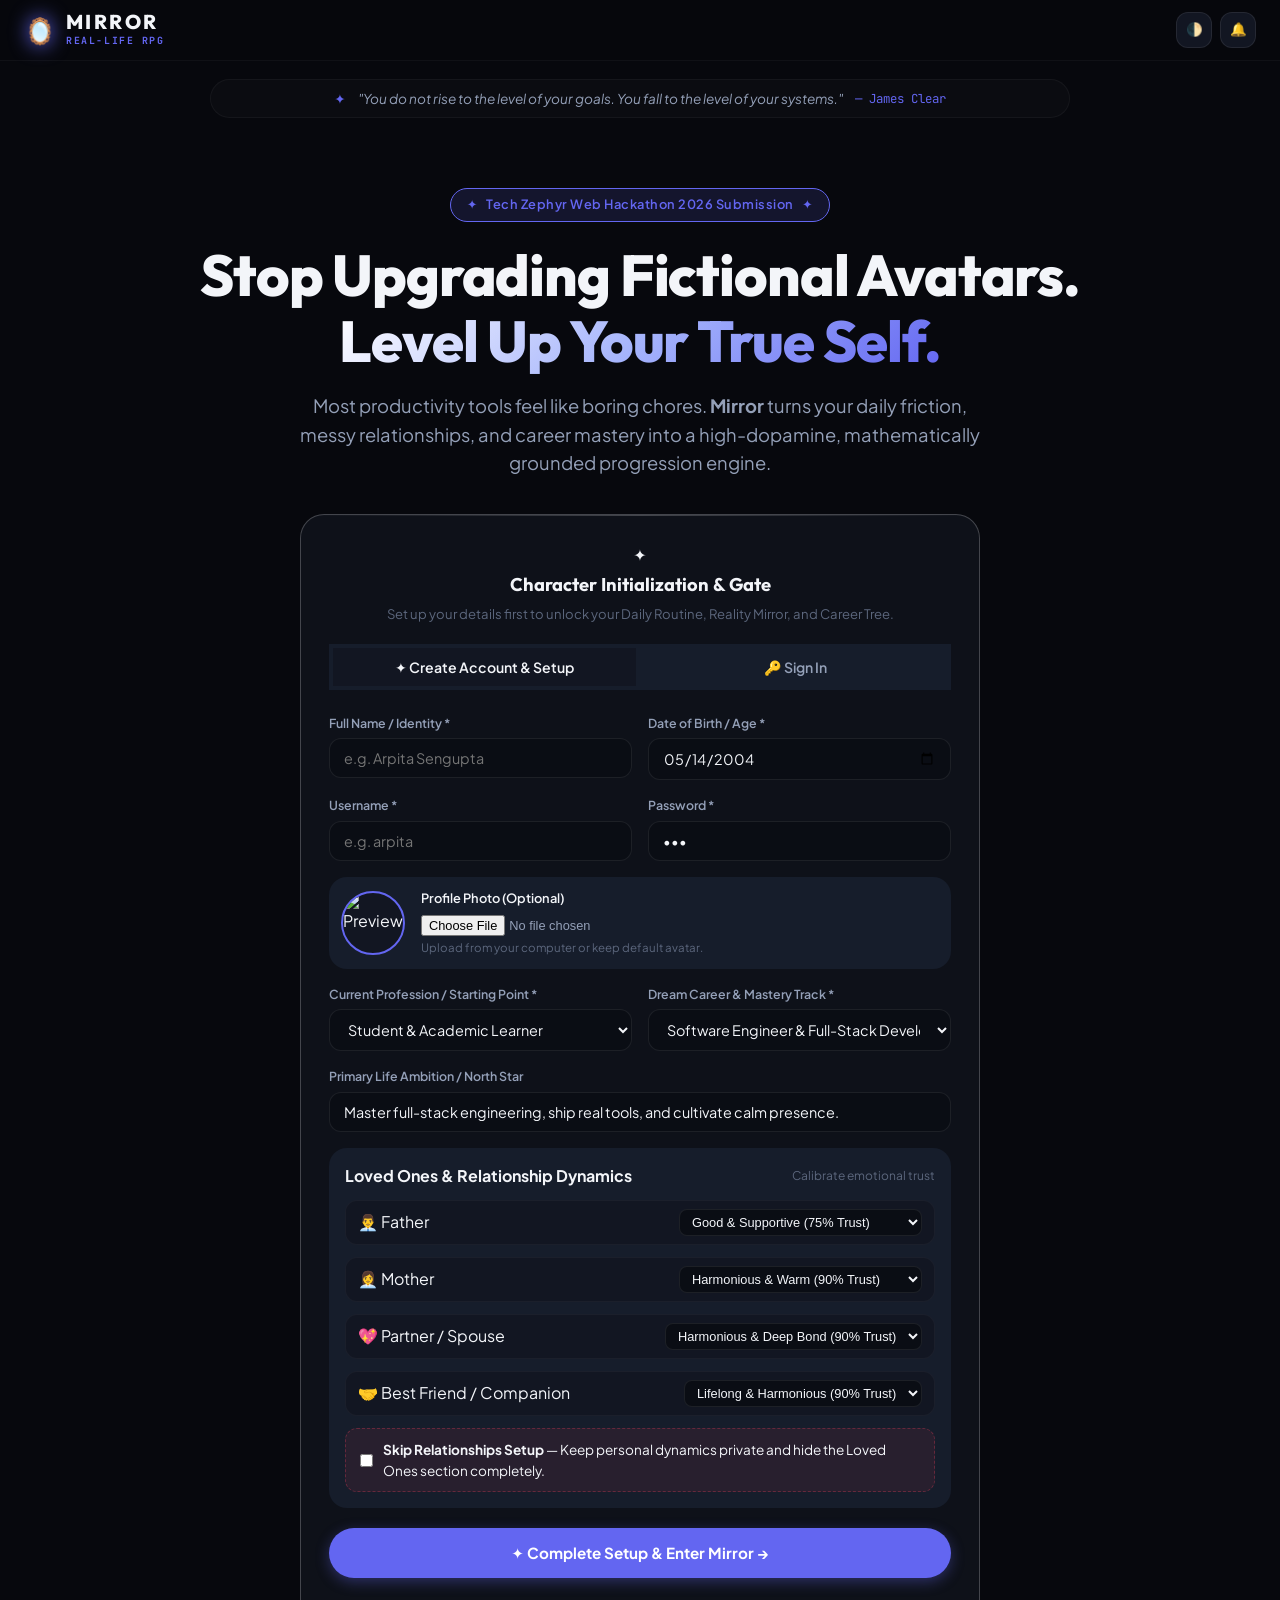
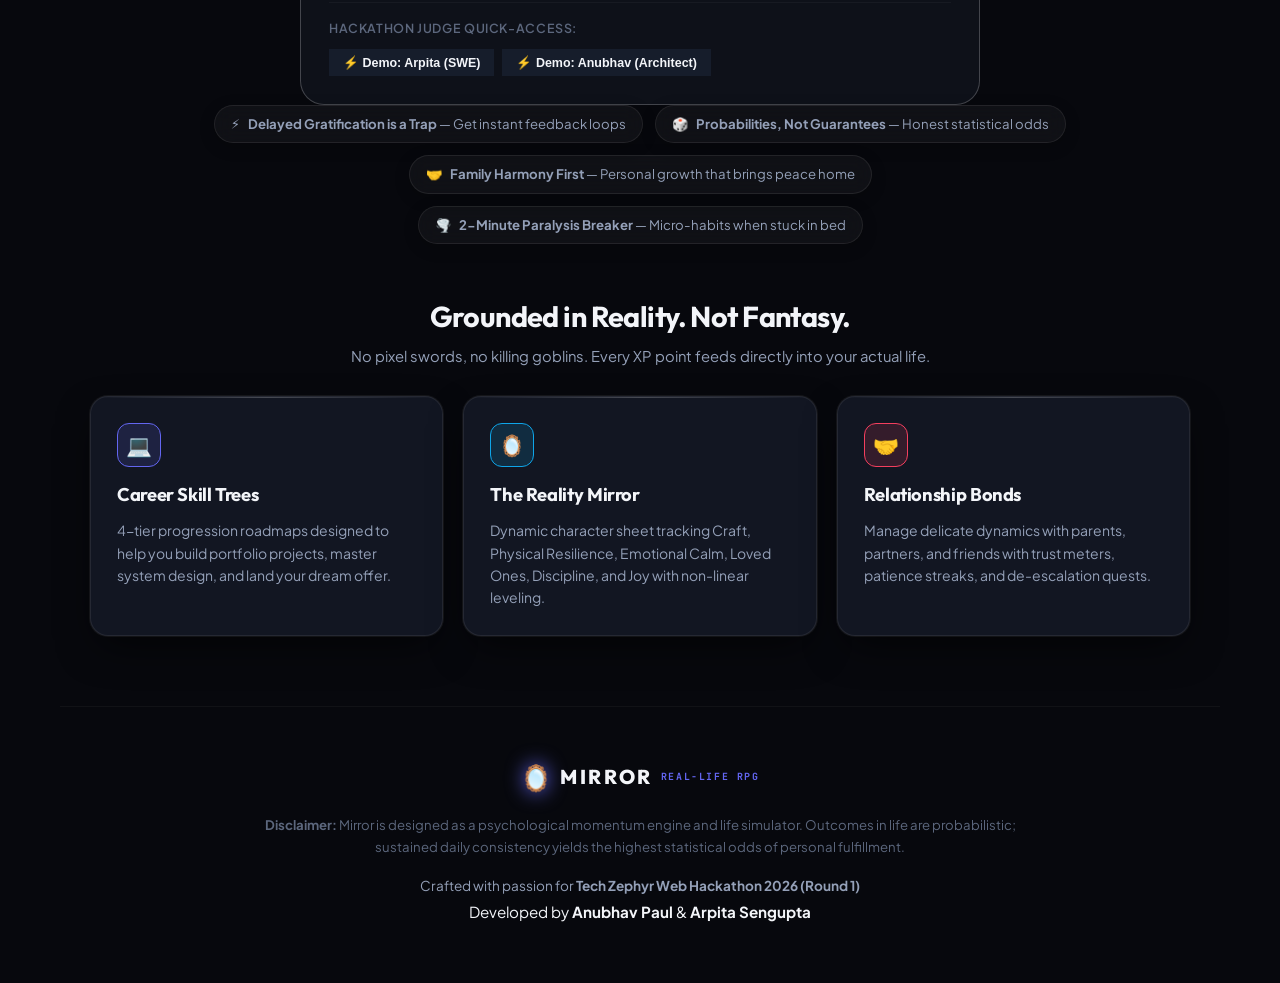
==== index.html @ 2afa17d1 "fix(theme-and-career): restore autumn sunbeam light mode, fix career switching across all 24 domains" ====
<!DOCTYPE html>
<html lang="en" data-theme="dark">
<head>
  <meta charset="UTF-8">
  <meta name="viewport" content="width=device-width, initial-scale=1.0">
  <title>Mirror — The Real-Life RPG</title>
  
  <!-- Preconnect & Google Fonts: Outfit (Headings), Plus Jakarta Sans (Body), JetBrains Mono (Stats) -->
  <link rel="preconnect" href="https://fonts.googleapis.com">
  <link rel="preconnect" href="https://fonts.gstatic.com" crossorigin>
  <link href="https://fonts.googleapis.com/css2?family=JetBrains+Mono:wght@400;500;700&family=Outfit:wght@400;500;600;700;800&family=Plus+Jakarta+Sans:wght@400;500;600;700&display=swap" rel="stylesheet">

  <link rel="stylesheet" href="css/styles.css">
</head>
<body>
  <!-- Screen Reader Announcements (ARIA Live) -->
  <div id="sr-announcements" class="sr-only" aria-live="polite" aria-atomic="true"></div>

  <!-- =========================================================================
       1. PINNED LINEAR TOP NAVIGATION BAR WITH ACTIVE SLIDER PILL
       ========================================================================= -->
  <header class="linear-nav" id="top-navbar">
    <div class="nav-container">
      
      <!-- Brand Logo -->
      <a href="#sec-hero" class="brand-link" title="Jump to Gateway">
        <span class="brand-mirror-icon">🪞</span>
        <div class="brand-text">
          <span class="brand-name">MIRROR</span>
          <span class="brand-badge">REAL-LIFE RPG</span>
        </div>
      </a>

      <!-- Linear Slider Navigation Track -->
      <nav class="linear-nav-track" id="nav-tabs-container" aria-label="Sections Navigation">
        <!-- Hardware-accelerated sliding highlight pill -->
        <div id="nav-active-pill" class="nav-active-pill"></div>

        <button class="nav-tab-btn active" data-target="sec-hero" id="nav-btn-hero">
          <span class="nav-icon">✦</span>
          <span class="nav-label">Gateway</span>
        </button>
        <button class="nav-tab-btn" data-target="sec-routine" id="nav-btn-routine">
          <span class="nav-icon">📜</span>
          <span class="nav-label">Daily Routine</span>
        </button>
        <button class="nav-tab-btn" data-target="sec-mirror" id="nav-btn-mirror">
          <span class="nav-icon">🪞</span>
          <span class="nav-label">Reality Mirror</span>
        </button>
        <button class="nav-tab-btn" data-target="sec-career" id="nav-btn-career">
          <span class="nav-icon">🎯</span>
          <span class="nav-label">Career Tree</span>
        </button>
        <button class="nav-tab-btn" data-target="sec-lovedones" id="nav-btn-lovedones">
          <span class="nav-icon">🤝</span>
          <span class="nav-label">Loved Ones</span>
        </button>
        <button class="nav-tab-btn" data-target="sec-shop" id="nav-btn-shop">
          <span class="nav-icon">🛍️</span>
          <span class="nav-label">Guild Shop</span>
        </button>
      </nav>

      <!-- Status Indicators & Controls -->
      <div class="nav-controls">
        <div class="streak-pill" title="Consecutive active days">
          <span>🔥</span>
          <span id="streak-count" class="mono-bold">1</span>
          <span class="pill-unit">d streak</span>
        </div>

        <div class="currency-pill" title="Life Credits (LC) earned">
          <span>🪙</span>
          <span id="currency-count" class="mono-bold">20</span>
          <span class="pill-unit">Coins</span>
        </div>

        <button id="theme-toggle-btn" class="icon-btn" title="Toggle Dark / Autumn Light Mode">🌓</button>
        <button id="sound-toggle-btn" class="icon-btn" title="Toggle audio feedback">🔔</button>
        <button id="logout-btn" class="icon-btn logout-btn" title="Logout session" aria-label="Logout">🚪</button>
      </div>

    </div>
  </header>

  <!-- Dynamic Rotating Wisdom Strip (No bulky upper header) -->
  <div id="dynamic-wisdom-strip" class="wisdom-strip">
    <div class="wisdom-indicator">✦</div>
    <p id="dynamic-wisdom-text" class="wisdom-text">"You do not rise to the level of your goals. You fall to the level of your systems."</p>
    <div id="wisdom-author" class="wisdom-author">— James Clear</div>
  </div>

  <!-- Main Continuous Scroll Container -->
  <div class="linear-content-container">

    <!-- =========================================================================
         SECTION 1: HERO & AUTH GATEWAY (#sec-hero)
         ========================================================================= -->
    <section class="scroll-section" id="sec-hero">
      <div class="landing-hero">
        <div class="hackathon-tag">
          <span class="sparkle">✦</span> Tech Zephyr Web Hackathon 2026 Submission <span class="sparkle">✦</span>
        </div>

        <h1 class="hero-headline">
          Stop Upgrading Fictional Avatars.<br>
          <span class="hero-gradient-text">Level Up Your True Self.</span>
        </h1>

        <p class="hero-subtext">
          Most productivity tools feel like boring chores. <strong>Mirror</strong> turns your daily friction, 
          messy relationships, and career mastery into a high-dopamine, mathematically grounded progression engine.
        </p>

        <!-- Dynamic Gateway Center Box (Auth or Authenticated Command Center) -->
        <div class="landing-auth-center" id="hero-gateway-box">
          <div class="auth-card raycast-card specular-card" id="auth-card-container">
            <div class="auth-tabs" id="auth-tab-switches">
              <button class="auth-tab-btn active" data-tab="login">Sign In</button>
              <button class="auth-tab-btn" data-tab="register">Create Account</button>
            </div>
            <div id="auth-card-body">
              <!-- Injected dynamically by ui.js -->
            </div>
          </div>
        </div>

        <!-- Interactive Floating Text Bubbles -->
        <div class="floating-bubbles-container">
          <div class="float-bubble bubble-1" title="Core Philosophy">
            <span class="bubble-icon">⚡</span>
            <span><strong>Delayed Gratification is a Trap</strong> — Get instant feedback loops</span>
          </div>
          <div class="float-bubble bubble-2" title="Real-World Logic">
            <span class="bubble-icon">🎲</span>
            <span><strong>Probabilities, Not Guarantees</strong> — Honest statistical odds</span>
          </div>
          <div class="float-bubble bubble-3" title="Loved Ones System">
            <span class="bubble-icon">🤝</span>
            <span><strong>Family Harmony First</strong> — Personal growth that brings peace home</span>
          </div>
          <div class="float-bubble bubble-4" title="Anti-Overwhelm">
            <span class="bubble-icon">🌪️</span>
            <span><strong>2-Minute Paralysis Breaker</strong> — Micro-habits when stuck in bed</span>
          </div>
        </div>
      </div>

      <!-- Core Pillars Spotlight Grid -->
      <div class="landing-features">
        <div class="features-header">
          <h2 class="features-title">Grounded in Reality. Not Fantasy.</h2>
          <p class="features-subtitle">No pixel swords, no killing goblins. Every XP point feeds directly into your actual life.</p>
        </div>

        <div class="features-grid">
          <div class="feature-card raycast-card specular-card">
            <div class="feature-icon-badge craft-glow">💻</div>
            <h3 class="feature-name">Career Skill Trees</h3>
            <p class="feature-desc">4-tier progression roadmaps designed to help you build portfolio projects, master system design, and land your dream offer.</p>
          </div>

          <div class="feature-card raycast-card specular-card">
            <div class="feature-icon-badge calm-glow">🪞</div>
            <h3 class="feature-name">The Reality Mirror</h3>
            <p class="feature-desc">Dynamic character sheet tracking Craft, Physical Resilience, Emotional Calm, Loved Ones, Discipline, and Joy with non-linear leveling.</p>
          </div>

          <div class="feature-card raycast-card specular-card">
            <div class="feature-icon-badge lovedones-glow">🤝</div>
            <h3 class="feature-name">Relationship Bonds</h3>
            <p class="feature-desc">Manage delicate dynamics with parents, partners, and friends with trust meters, patience streaks, and de-escalation quests.</p>
          </div>
        </div>
      </div>
    </section>


    <!-- =========================================================================
         SECTION 2: DAILY ROUTINE (#sec-routine)
         ========================================================================= -->
    <section class="scroll-section" id="sec-routine">
      <div class="section-container">
        
        <div class="page-header-row">
          <div>
            <span class="section-tag">High-Leverage Execution</span>
            <h2 class="page-heading">Daily Routine <span id="routine-career-badge" class="routine-career-badge" style="font-size: 0.85rem; font-weight: 600; padding: 4px 12px; border-radius: 9999px; background: var(--accent-light); color: var(--accent); border: 1px solid var(--border-color); vertical-align: middle; margin-left: 8px;">Software Engineer & Builder</span></h2>
            <p class="page-subheading">Execute your high-leverage habits one step at a time with instant dopamine feedback.</p>
          </div>
          <div class="page-header-actions">
            <button id="paralysis-breaker-btn" class="pill-btn paralysis-btn">
              <span>🌪️</span> Feeling Overwhelmed Today?
            </button>
            <button id="reset-day-btn" class="pill-btn secondary-btn" title="Reset routine checkmarks for a fresh day">
              <span>🔄</span> New Day Reset
            </button>
          </div>
        </div>

        <!-- Routine Progress Bar -->
        <div class="routine-progress-card raycast-card specular-card">
          <div class="routine-progress-info">
            <span class="progress-title">Today's Execution Velocity</span>
            <span class="progress-stats"><span id="routine-fraction">0 / 15</span> (<strong id="routine-percent">0%</strong>)</span>
          </div>
          <div class="progress-track">
            <div id="routine-progress-bar" class="progress-bar-fill" style="width: 0%;"></div>
          </div>
        </div>

        <!-- Time of Day & Status Filters -->
        <div class="filters-nav" role="tablist">
          <button class="filter-tab active" data-filter="all">All Quests <span class="filter-count" id="count-all">15</span></button>
          <button class="filter-tab" data-filter="morning">Morning <span class="filter-count" id="count-morning">5</span></button>
          <button class="filter-tab" data-filter="midday">Midday <span class="filter-count" id="count-midday">4</span></button>
          <button class="filter-tab" data-filter="evening">Evening <span class="filter-count" id="count-evening">4</span></button>
          <button class="filter-tab" data-filter="pending">Pending <span class="filter-count" id="count-pending">15</span></button>
          <button class="filter-tab" data-filter="completed">Completed <span class="filter-count" id="count-completed">0</span></button>
        </div>

        <!-- Quests Feed Container -->
        <div class="quests-list-container" id="quests-list" role="feed">
          <!-- Injected dynamically by ui.js -->
        </div>

        <!-- All Complete Banner -->
        <div id="all-complete-banner" class="all-complete-card hidden raycast-card specular-card">
          <div class="complete-card-art">🌿✨</div>
          <h3 class="complete-card-title">Day Complete</h3>
          <p class="complete-card-body">You have shown up with discipline and presence today. Enjoy unhurried, guilt-free rest.</p>
        </div>

      </div>
    </section>


    <!-- =========================================================================
         SECTION 3: THE REALITY MIRROR (#sec-mirror)
         ========================================================================= -->
    <section class="scroll-section" id="sec-mirror">
      <div class="section-container">
        
        <div class="page-header-row">
          <div>
            <span class="section-tag">Tangible Character Sheet</span>
            <h2 class="page-heading">The Reality Mirror</h2>
            <p class="page-subheading">A tangible audit of your real-life capabilities, consistency, and compounding growth.</p>
          </div>
          <button class="pill-btn secondary-btn" data-action="open-profile-customization">
            <span>⚙️</span> Edit Identity & Relationships
          </button>
        </div>

        <div class="mirror-grid-layout">
          <!-- Character Identity Card -->
          <div class="raycast-card specular-card character-main-card">
            <div class="avatar-large-container">
              <div class="avatar-glow-ring">
                <img id="profile-avatar-img" class="dicebear-avatar" src="https://api.dicebear.com/7.x/notionists/svg?seed=adventurer" alt="Avatar">
              </div>
              <span class="avatar-badge-level" id="profile-avatar-lvl-badge">Lv. 1</span>
            </div>
            <div class="character-identity-info">
              <h3 id="profile-user-fullname" class="char-full-name">Adventurer</h3>
              <p id="profile-rank-title" class="char-rank-badge">Novice Builder</p>
              <p class="char-goal-quote" id="profile-life-goal-display">"Master full-stack architecture and build a peaceful life."</p>
            </div>
          </div>

          <!-- Non-linear Level Progression Box -->
          <div class="raycast-card specular-card level-progression-card">
            <div class="level-header-row">
              <div>
                <span class="level-main-tag" id="profile-level-title">Level 1</span>
                <span class="level-sub-desc">Non-Linear Mastery Curve</span>
              </div>
              <div class="xp-readout mono-bold" id="profile-xp-readout">0 / 100 XP</div>
            </div>
            <div class="xp-track-large">
              <div id="profile-xp-fill" class="xp-fill-large" style="width: 0%;"></div>
            </div>
            <div class="xp-formula-caption">
              <span>Formula: <em>XP<sub>req</sub> = 100 · Level<sup>1.5</sup></em></span>
              <span id="profile-xp-percent" class="mono-bold">0%</span>
            </div>
          </div>
        </div>

        <!-- 6 Life Pillars Grid -->
        <div class="section-title-bar">
          <h3>The 6 Core Life Pillars</h3>
          <span>Real metrics calibrated to real-world friction</span>
        </div>

        <div class="pillars-hud-grid" id="pillars-hud">
          <!-- Injected dynamically by ui.js -->
        </div>

        <!-- 30/90 Day Compounding Trajectory Forecast -->
        <div class="raycast-card specular-card trajectory-forecast-card">
          <div class="trajectory-header">
            <div class="trajectory-icon">📈</div>
            <div>
              <h3 class="trajectory-title">Compounding Trajectory Forecast</h3>
              <p class="trajectory-subtitle">Calculated expectation based on your average daily habit velocity.</p>
            </div>
          </div>
          <div class="trajectory-grid">
            <div class="trajectory-stat-box">
              <span class="stat-horizon">In 30 Days</span>
              <span class="stat-projected" id="forecast-30-days">Level 4</span>
              <span class="stat-detail">+1,500 XP compounded</span>
            </div>
            <div class="trajectory-stat-box highlight">
              <span class="stat-horizon">In 90 Days</span>
              <span class="stat-projected" id="forecast-90-days">Level 8</span>
              <span class="stat-detail">Full-Stack Competency Unlocked</span>
            </div>
            <div class="trajectory-stat-box">
              <span class="stat-horizon">In 1 Year</span>
              <span class="stat-projected" id="forecast-1-year">Level 16</span>
              <span class="stat-detail">Senior Mastery Tier</span>
            </div>
          </div>
        </div>

      </div>
    </section>


    <!-- =========================================================================
         SECTION 4: CAREER TREE (#sec-career)
         ========================================================================= -->
    <section class="scroll-section" id="sec-career">
      <div class="section-container">
        
        <div class="page-header-row">
          <div>
            <span class="section-tag">4-Tier Mastery Roadmap</span>
            <h2 class="page-heading">Dream Career Mastery Tree</h2>
            <p class="page-subheading">Step-by-step prerequisites, portfolio artifacts, and milestones to land your dream career.</p>
          </div>
          <div class="page-header-actions">
            <button id="ai-generator-btn" class="pill-btn primary-btn">
              <span>⚡</span> AI Blueprint Generator
            </button>
            <button id="abandon-career-trigger" class="pill-btn text-icon-btn" title="Contemplate pivoting this track">
              <span style="color:var(--text-muted); font-size:0.8rem;">Considering Quitting?</span>
            </button>
          </div>
        </div>

        <!-- Active Career Ambition Banner -->
        <div class="career-track-banner raycast-card specular-card">
          <div class="track-left">
            <span class="track-eyebrow">Active Life Path:</span>
            <h3 class="track-active-name" id="hero-career-track">Software Engineer & Builder</h3>
            <p class="track-active-goal" id="hero-life-goal">"Master full-stack architecture, clean code, and production reliability."</p>
          </div>
          <div class="track-right">
            <label for="career-switcher-select" class="track-switch-label">Switch Track:</label>
            <select id="career-switcher-select" class="form-select">
              <option value="Student & Academic Learner">Student & Academic Learner</option>
              <option value="Software Engineer & Full-Stack Developer">Software Engineer & Full-Stack Developer</option>
              <option value="Hardware & Electronics Engineer">Hardware & Electronics Engineer</option>
              <option value="Mechanical & Robotics Engineer">Mechanical & Robotics Engineer</option>
              <option value="Civil & Structural Engineer">Civil & Structural Engineer</option>
              <option value="Doctor & Healthcare Practitioner">Doctor & Healthcare Practitioner</option>
              <option value="Nurse & Clinical Specialist">Nurse & Clinical Specialist</option>
              <option value="Commercial Aviator & Pilot">Commercial Aviator & Pilot</option>
              <option value="Astronaut & Aerospace Researcher">Astronaut & Aerospace Researcher</option>
              <option value="Musician, Composer & Audio Producer">Musician, Composer & Audio Producer</option>
              <option value="Dancer & Choreographer">Dancer & Choreographer</option>
              <option value="Visual Artist, Illustrator & Painter">Visual Artist, Illustrator & Painter</option>
              <option value="UI/UX & Product Designer">UI/UX & Product Designer</option>
              <option value="Entrepreneur & Startup Founder">Entrepreneur & Startup Founder</option>
              <option value="Teacher, Professor & Educator">Teacher, Professor & Educator</option>
              <option value="Writer, Journalist & Author">Writer, Journalist & Author</option>
              <option value="Lawyer & Legal Advocate">Lawyer & Legal Advocate</option>
              <option value="Chef & Culinary Arts Professional">Chef & Culinary Arts Professional</option>
              <option value="Civil Services & Public Policy Leader">Civil Services & Public Policy Leader</option>
              <option value="Trades, Craftsman & Artisan">Trades, Craftsman & Artisan</option>
              <option value="Athlete, Coach & Fitness Specialist">Athlete, Coach & Fitness Specialist</option>
              <option value="Research Scientist & Mathematician">Research Scientist & Mathematician</option>
              <option value="Finance, Banking & Investment Analyst">Finance, Banking & Investment Analyst</option>
              <option value="Filmmaker, Director & Cinematographer">Filmmaker, Director & Cinematographer</option>
            </select>
          </div>
        </div>

        <!-- 4-Tier Skill Tree -->
        <div class="career-tree-container" id="career-milestones-tree">
          <!-- Injected dynamically by ui.js -->
        </div>

      </div>
    </section>


    <!-- =========================================================================
         SECTION 5: LOVED ONES (#sec-lovedones)
         ========================================================================= -->
    <section class="scroll-section" id="sec-lovedones">
      <div class="section-container">
        
        <div class="page-header-row">
          <div>
            <span class="section-tag">Relationship Bonds & Empathy</span>
            <h2 class="page-heading">Loved Ones & Relationship Bonds</h2>
            <p class="page-subheading">Personal growth is meaningless if it doesn't bring peace, patience, and stability to those you love.</p>
          </div>
          <button id="add-bond-btn" class="pill-btn primary-btn">
            <span>+</span> Add Loved One
          </button>
        </div>

        <!-- Bonds Grid -->
        <div class="bonds-cards-grid" id="bonds-list-container">
          <!-- Injected dynamically by ui.js -->
        </div>

      </div>
    </section>


    <!-- =========================================================================
         SECTION 6: GUILD SHOP (#sec-shop)
         ========================================================================= -->
    <section class="scroll-section" id="sec-shop">
      <div class="section-container">
        
        <div class="page-header-row">
          <div>
            <span class="section-tag">Guilt-Free Rewards & Shields</span>
            <h2 class="page-heading">Guild Economy & Rewards</h2>
            <p class="page-subheading">Spend your hard-earned Life Credits on rest shields and earned real-life treats.</p>
          </div>
          <div class="shop-balance-display raycast-card specular-card">
            <span>Available Capital:</span>
            <span class="balance-number">🪙 <strong id="shop-page-balance">20</strong> Coins</span>
          </div>
        </div>

        <!-- Shop Items Grid -->
        <div class="shop-grid-container" id="shop-page-items">
          <!-- Injected dynamically by ui.js -->
        </div>

        <!-- Acquired Inventory List -->
        <div class="section-title-bar" style="margin-top:40px;">
          <h3>Your Acquired Inventory & Passes</h3>
        </div>
        <div class="inventory-grid" id="user-inventory-container">
          <!-- Injected dynamically by ui.js -->
        </div>

      </div>
    </section>


    <!-- =========================================================================
         SECTION 7: FOOTER & CREDITS (#sec-footer)
         ========================================================================= -->
    <footer class="linear-footer" id="sec-footer">
      <div class="footer-content">
        <div class="footer-brand">
          <span class="brand-mirror-icon">🪞</span>
          <span class="brand-name">MIRROR</span>
          <span class="brand-badge">REAL-LIFE RPG</span>
        </div>
        <div class="footer-disclaimer">
          <p><strong>Disclaimer:</strong> Mirror is designed as a psychological momentum engine and life simulator. Outcomes in life are probabilistic; sustained daily consistency yields the highest statistical odds of personal fulfillment.</p>
        </div>
        <div class="footer-credits">
          <span>Crafted with passion for <strong>Tech Zephyr Web Hackathon 2026 (Round 1)</strong></span>
          <span class="team-names">Developed by <strong>Anubhav Paul</strong> & <strong>Arpita Sengupta</strong></span>
        </div>
      </div>
    </footer>

  </div>

  <!-- =========================================================================
       3. MODALS & POPUPS
       ========================================================================= -->

  <!-- Modal 1: 2-Minute Paralysis Breaker -->
  <div id="paralysis-modal" class="modal-backdrop hidden" role="dialog" aria-modal="true">
    <div class="modal-card raycast-card specular-card">
      <header class="modal-header">
        <div>
          <h3 class="modal-title">🌪️ The 2-Minute Paralysis Breaker</h3>
          <p class="modal-subtitle">When resistance is high, lower the activation energy. Complete just one micro-step.</p>
        </div>
        <button class="icon-btn modal-close-btn" data-close="paralysis-modal">✕</button>
      </header>
      <div class="paralysis-body" id="paralysis-micro-list">
        <!-- Injected dynamically by ui.js -->
      </div>
    </div>
  </div>

  <!-- Modal 2: The Hidden Crossroads (Interception Circuit-Breaker) -->
  <div id="crossroads-modal" class="modal-backdrop hidden" role="dialog" aria-modal="true">
    <div class="modal-card raycast-card specular-card crossroads-modal-card">
      <header class="modal-header">
        <div>
          <span class="modal-badge-pause">🛑 Stage 1: The Compassionate Pause</span>
          <h3 class="modal-title">Before You Quit or Pivot...</h3>
          <p class="modal-subtitle">Never make permanent life decisions on an emotionally exhausted day.</p>
        </div>
        <button class="icon-btn modal-close-btn" data-close="crossroads-modal">✕</button>
      </header>
      
      <div class="crossroads-content">
        <div class="crossroads-pause-box">
          <p><strong>Are you quitting on a bad day?</strong> Plateaus feel excruciating right before breakthroughs happen. If you are just tired, take an earned Rest Day. If this is a genuine values shift, evaluate the realistic trade-offs below.</p>
        </div>

        <div class="crossroads-matrix-grid">
          <div class="crossroads-path path-stay raycast-card">
            <h4>Path A: Stay the Course</h4>
            <div class="path-prob">65% – 80% Success Odds</div>
            <p>Requires sustained mental energy and moving past temporary friction. Growth lives on the other side of boredom.</p>
            <button id="crossroads-choose-stay" class="pill-btn primary-btn" style="width:100%;">I Will Persist & Execute</button>
          </div>

          <div class="crossroads-path path-pivot raycast-card">
            <h4>Path B: Gracefully Pivot</h4>
            <div class="path-prob">Frees 8–10 hrs / week</div>
            <p>Acknowledges sunk time and reallocates bandwidth. Pivoting from a true dead-end is wisdom, not failure.</p>
            <button id="crossroads-choose-pivot" class="pill-btn secondary-btn" style="width:100%;">Gracefully Pivot (Convert to Wisdom XP)</button>
          </div>
        </div>
      </div>
    </div>
  </div>

  <!-- Modal 3: Log Relationship Interaction -->
  <div id="relationship-log-modal" class="modal-backdrop hidden" role="dialog" aria-modal="true">
    <div class="modal-card raycast-card specular-card">
      <header class="modal-header">
        <div>
          <h3 class="modal-title">🤝 Log Quiet Interaction</h3>
          <p class="modal-subtitle" id="rel-modal-subtitle">Recording a moment of patience and presence.</p>
        </div>
        <button class="icon-btn modal-close-btn" data-close="relationship-log-modal">✕</button>
      </header>
      <form id="relationship-log-form" class="modal-form">
        <input type="hidden" id="rel-bond-id">
        <div class="form-group">
          <label class="form-label">Action Taken</label>
          <input type="text" id="rel-action-input" class="form-input" placeholder="e.g. Listened without giving unsolicited advice" required>
        </div>
        <div class="form-group">
          <label class="form-label">Personal Reflection</label>
          <textarea id="rel-reflection-input" class="form-input form-textarea" placeholder="How did you maintain emotional calmness? What shifted?"></textarea>
        </div>
        <button type="submit" class="pill-btn primary-btn" style="width:100%;">Save Reflection (+25 Empathy XP)</button>
      </form>
    </div>
  </div>

  <!-- Modal 4: Level-Up Celebration Overlay -->
  <div id="level-up-modal" class="modal-backdrop hidden" role="dialog" aria-modal="true">
    <div class="modal-card levelup-modal-card raycast-card specular-card">
      <div class="levelup-burst-center"></div>
      <div class="levelup-badge-symbol">⚜️</div>
      <span class="levelup-tag">Ascension</span>
      <h2 id="levelup-title" class="levelup-heading">Level Up!</h2>
      <p class="levelup-level-text">You have reached <span id="levelup-level-num">Level 2</span></p>
      <p class="levelup-quote" id="levelup-quote">"Small disciplines repeated with consistency lead to monumental inner clarity."</p>
      <div class="levelup-bonus">
        <span>Milestone Bonus: <strong>+25 🪙 Coins</strong></span>
      </div>
      <button id="dismiss-levelup-btn" class="pill-btn primary-btn levelup-confirm-btn">Continue Journey</button>
    </div>
  </div>

  <!-- Modal 5: AI Blueprint Generator -->
  <div id="ai-generator-modal" class="modal-backdrop hidden" role="dialog" aria-modal="true">
    <div class="modal-card raycast-card specular-card">
      <header class="modal-header">
        <div>
          <h3 class="modal-title">⚡ AI Blueprint Generator</h3>
          <p class="modal-subtitle">Synthesize a personalized 4-tier milestone roadmap for any ambition.</p>
        </div>
        <button class="icon-btn modal-close-btn" data-close="ai-generator-modal">✕</button>
      </header>
      <form id="ai-blueprint-form" class="modal-form">
        <div class="form-group">
          <label class="form-label">Career Ambition / Field</label>
          <input type="text" id="ai-career-input" class="form-input" placeholder="e.g. Distributed Systems Engineer" required>
        </div>
        <div class="form-group">
          <label class="form-label">Primary Life Goal</label>
          <input type="text" id="ai-goal-input" class="form-input" placeholder="e.g. Build fault-tolerant microservices and provide stability for my family" required>
        </div>
        <button type="submit" class="pill-btn primary-btn" style="width:100%;">Synthesize Realistic Roadmap →</button>
      </form>
    </div>
  </div>

  
  <!-- Modal 6: Profile Customization & Identity Setup -->
  <div id="profile-customization-modal" class="modal-backdrop hidden" role="dialog" aria-modal="true">
    <div class="modal-card raycast-card specular-card profile-modal-card">
      <header class="modal-header">
        <div>
          <h3 class="modal-title">⚙️ Customize Profile & Identity</h3>
          <p class="modal-subtitle">Personalize your name, photo, current field, dream career, and relationships.</p>
        </div>
        <button class="icon-btn modal-close-btn" data-close="profile-customization-modal">✕</button>
      </header>

      <form id="profile-customization-form" class="modal-form">
        <!-- Photo Upload & Preview -->
        <div class="photo-upload-row">
          <div class="photo-preview-wrap">
            <img id="profile-modal-photo-preview" src="https://api.dicebear.com/7.x/notionists/svg?seed=adventurer" alt="Preview">
          </div>
          <div class="photo-upload-actions">
            <label for="profile-photo-input" class="file-input-label">
              <span>📷</span> Upload Custom Photo
            </label>
            <input type="file" id="profile-photo-input" accept="image/*" style="display:none;">
            <span style="font-size:0.75rem; color:var(--text-muted);">PNG, JPG, or GIF (stored locally)</span>
          </div>
        </div>

        <div class="profile-form-grid">
          <div class="form-group">
            <label class="form-label">Full Name</label>
            <input type="text" id="cust-fullname" class="form-input" placeholder="e.g. Anubhav Paul" required>
          </div>
          <div class="form-group">
            <label class="form-label">Date of Birth / Age</label>
            <input type="date" id="cust-dob" class="form-input">
          </div>
        </div>

        <div class="profile-form-grid">
          <div class="form-group">
            <label class="form-label">Current Profession</label>
            <select id="cust-current-profession" class="form-select"></select>
          </div>
          <div class="form-group">
            <label class="form-label">Dream Career & Mastery Track</label>
            <select id="cust-dream-career" class="form-select"></select>
          </div>
        </div>

        <div class="form-group" style="margin-bottom:16px;">
          <label class="form-label">Primary Life Ambition / North Star</label>
          <input type="text" id="cust-life-goal" class="form-input" placeholder="e.g. Master full-stack architecture and build a peaceful life for my family.">
        </div>

        <!-- Relationships Configuration -->
        <div class="relationships-setup-card">
          <div style="display:flex; justify-content:space-between; align-items:center;">
            <strong>Loved Ones & Relationship Dynamics</strong>
            <span style="font-size:0.75rem; color:var(--text-muted);">Calibrate emotional trust & harmony</span>
          </div>

          <div class="relationship-row-item">
            <span>👨‍💼 Father</span>
            <select id="rel-status-father">
              <option value="Harmonious">Harmonious & Warm (90% Trust)</option>
              <option value="Good" selected>Good & Supportive (75% Trust)</option>
              <option value="Neutral">Neutral / Growing (60% Trust)</option>
              <option value="Sensitive">Sensitive / Strained (40% Trust)</option>
              <option value="Distant">Distant / Needs Healing (25% Trust)</option>
            </select>
          </div>

          <div class="relationship-row-item">
            <span>👩‍💼 Mother</span>
            <select id="rel-status-mother">
              <option value="Harmonious" selected>Harmonious & Warm (90% Trust)</option>
              <option value="Good">Good & Supportive (75% Trust)</option>
              <option value="Neutral">Neutral / Growing (60% Trust)</option>
              <option value="Sensitive">Sensitive / Strained (40% Trust)</option>
              <option value="Distant">Distant / Needs Healing (25% Trust)</option>
            </select>
          </div>

          <div class="relationship-row-item">
            <span>💖 Partner / Spouse</span>
            <select id="rel-status-partner">
              <option value="Harmonious" selected>Harmonious & Deep Bond (90% Trust)</option>
              <option value="Good">Good & Steadfast (75% Trust)</option>
              <option value="Neutral">Neutral / Busy Season (60% Trust)</option>
              <option value="Sensitive">Sensitive Dynamics (40% Trust)</option>
              <option value="None">Not Applicable / Skip</option>
            </select>
          </div>

          <div class="relationship-row-item">
            <span>🤝 Best Friend / Companion</span>
            <select id="rel-status-friend">
              <option value="Harmonious" selected>Lifelong & Harmonious (90% Trust)</option>
              <option value="Good">Good & Steady (75% Trust)</option>
              <option value="Neutral">Neutral (60% Trust)</option>
              <option value="None">Not Applicable / Skip</option>
            </select>
          </div>

          <!-- Skip Relationships Option -->
          <div class="skip-relationships-box">
            <input type="checkbox" id="cust-skip-relationships">
            <label for="cust-skip-relationships" style="cursor:pointer;">
              <strong>Skip Relationships Setup</strong> — Keep personal dynamics private and hide the Loved Ones section completely.
            </label>
          </div>
        </div>

        <button type="submit" class="pill-btn primary-btn" style="width:100%;">Save Profile & Update Mirror →</button>
      </form>
    </div>
  </div>

  <!-- Toast Notification Portal -->
  <div id="toast-container" class="toast-portal" aria-hidden="true"></div>

  <!-- Scripts -->
  <script src="js/api.js"></script>
  <script src="js/auth.js"></script>
  <script src="js/state.js"></script>
  <script src="js/celebrate.js"></script>
  <script src="js/ui.js"></script>
  <script src="js/main.js"></script>
</body>
</html>
---- css/styles.css ----
/* ==========================================================================
   MIRROR: THE REAL-LIFE RPG — STYLESHEET (LINEAR + RAYCAST HYBRID AESTHETIC)
   Typography: Outfit (Headings), Plus Jakarta Sans (Body), JetBrains Mono (Stats)
   ========================================================================== */

/* --------------------------------------------------------------------------
   1. DESIGN TOKENS & DUAL-THEME VARIABLES
   -------------------------------------------------------------------------- */
:root {
  --font-heading: 'Outfit', -apple-system, BlinkMacSystemFont, sans-serif;
  --font-sans: 'Plus Jakarta Sans', system-ui, -apple-system, sans-serif;
  --font-mono: 'JetBrains Mono', monospace;

  /* The 6 Life Pillar Signature Jewel-Tone Accents */
  --pillar-craft: #6366F1;       /* Electric Violet / Focus */
  --pillar-resilience: #10B981;  /* Emerald Jade / Physical */
  --pillar-calm: #0EA5E9;        /* Azure Sky / Regulation */
  --pillar-lovedones: #F43F5E;   /* Rose Pink / Bonds */
  --pillar-discipline: #F59E0B;  /* Radiant Gold / Consistency */
  --pillar-joy: #FB923C;         /* Sunset Coral / Savoring */

  --radius-sm: 8px;
  --radius-md: 12px;
  --radius-lg: 18px;
  --radius-xl: 24px;
  --radius-full: 9999px;

  --transition-fast: 150ms ease;
  --transition-normal: 250ms ease;
  --transition-smooth: 400ms cubic-bezier(0.16, 1, 0.3, 1);
}

/* --- THEME 1: Raycast Midnight Engine (Default Dark Mode) --- */
:root, [data-theme="dark"] {
  --bg-app: #07080D;
  --bg-surface: #0E1119;
  --bg-card: #121622;
  --bg-card-hover: #171D2B;
  --bg-subtle: #161D2B;
  --bg-input: #0A0D14;

  --border-color: rgba(255, 255, 255, 0.08);
  --border-subtle: rgba(255, 255, 255, 0.04);
  --border-specular: rgba(255, 255, 255, 0.22);
  --border-focus: #6366F1;

  --text-primary: #F3F5F9;
  --text-secondary: #94A0B8;
  --text-muted: #5C677D;
  --text-inverse: #07080D;

  --accent: #6366F1;
  --accent-light: rgba(99, 102, 241, 0.14);
  --accent-hover: #4F46E5;
  --accent-glow: rgba(99, 102, 241, 0.35);

  --spotlight-color: rgba(255, 255, 255, 0.14);
  --pill-active-bg: rgba(255, 255, 255, 0.12);
  --pill-active-border: rgba(255, 255, 255, 0.18);
  --pill-active-shadow: 0 4px 14px rgba(0, 0, 0, 0.4);

  --coin-gold: #F59E0B;
  --coin-bg: rgba(245, 158, 11, 0.14);
  --fire-orange: #FB923C;

  --shadow-card: 0 0 0 1px rgba(255, 255, 255, 0.06), 0 16px 40px -10px rgba(0, 0, 0, 0.7);
  --shadow-specular: 0 0 0 1px rgba(255, 255, 255, 0.14), 0 20px 50px -10px rgba(0, 0, 0, 0.85);
  --shadow-glow: 0 0 30px rgba(99, 102, 241, 0.18);
}

/* --- THEME 2: Golden Autumn Sanctuary (Whitish-Yellowish Sunbeam Light Mode) --- */
html[data-theme="light"],
[data-theme="light"] {
  --bg-app: #FAF9F5 !important;       /* Clean warm morning daylight / soft linen */
  --bg-surface: #F5F1E9 !important;   /* Gentle morning warmth */
  --bg-card: #FFFFFF !important;      /* Crisp luminous pure white cards */
  --bg-card-hover: #FCFBF9 !important;
  --bg-subtle: #EDE7DD !important;
  --bg-input: #FDFBF8 !important;

  --border-color: rgba(217, 119, 6, 0.15) !important;
  --border-subtle: rgba(217, 119, 6, 0.08) !important;
  --border-specular: rgba(217, 119, 6, 0.24) !important;
  --border-focus: #D97706 !important;

  --text-primary: #1C1917 !important;   /* Warm deep espresso reading contrast */
  --text-secondary: #44403C !important; /* Soft warm charcoal */
  --text-muted: #78716C !important;
  --text-inverse: #FFFFFF !important;

  --accent: #D97706 !important;         /* Warm Golden Amber Sunbeam */
  --accent-light: rgba(217, 119, 6, 0.09) !important;
  --accent-hover: #B45309 !important;
  --accent-glow: rgba(217, 119, 6, 0.20) !important;

  --spotlight-color: rgba(245, 158, 11, 0.08) !important;
  --pill-active-bg: rgba(217, 119, 6, 0.12) !important;
  --pill-active-border: rgba(217, 119, 6, 0.28) !important;
  --pill-active-shadow: 0 4px 12px rgba(180, 83, 9, 0.08) !important;

  --coin-gold: #D97706 !important;
  --coin-bg: rgba(217, 119, 6, 0.10) !important;
  --fire-orange: #D97706 !important;

  --shadow-card: 0 1px 3px rgba(0, 0, 0, 0.04), 0 6px 18px rgba(217, 119, 6, 0.04) !important;
  --shadow-specular: 0 0 0 1px rgba(217, 119, 6, 0.16), 0 10px 28px rgba(120, 53, 15, 0.06) !important;
  --shadow-glow: 0 0 20px rgba(217, 119, 6, 0.12) !important;
}

/* --------------------------------------------------------------------------
   2. RESET & BASE
   -------------------------------------------------------------------------- */
*, *::before, *::after {
  box-sizing: border-box;
  margin: 0;
  padding: 0;
}

html {
  font-size: 16px;
  scroll-behavior: smooth;
}

body {
  font-family: var(--font-sans);
  background: var(--bg-app);
  color: var(--text-primary);
  line-height: 1.55;
  min-height: 100vh;
  overflow-x: hidden;
  -webkit-font-smoothing: antialiased;
  transition: background-color var(--transition-smooth), color var(--transition-smooth);
}

h1, h2, h3, h4, h5 {
  font-family: var(--font-heading);
  font-weight: 700;
  letter-spacing: -0.02em;
  color: var(--text-primary);
}

.mono-bold {
  font-family: var(--font-mono);
  font-weight: 700;
}

.hidden {
  display: none !important;
}

.sr-only {
  position: absolute;
  width: 1px;
  height: 1px;
  padding: 0;
  margin: -1px;
  overflow: hidden;
  clip: rect(0, 0, 0, 0);
  border: 0;
}

/* --------------------------------------------------------------------------
   3. RAYCAST SPOTLIGHT & SPECULAR CARD SHADING
   -------------------------------------------------------------------------- */
.raycast-card, .specular-card {
  position: relative;
  background: var(--bg-card);
  border: 1px solid var(--border-color);
  border-radius: var(--radius-lg);
  box-shadow: var(--shadow-card);
  backdrop-filter: blur(14px);
  -webkit-backdrop-filter: blur(14px);
  transition: transform var(--transition-normal), border-color var(--transition-normal), box-shadow var(--transition-normal);
  overflow: hidden;
}

/* Specular 1px metallic top highlight */
.raycast-card::before, .specular-card::before {
  content: '';
  position: absolute;
  top: 0;
  left: 0;
  right: 0;
  height: 1px;
  background: linear-gradient(90deg, transparent, var(--border-specular), transparent);
  pointer-events: none;
  z-index: 3;
}

/* Raycast Mouse Spotlight / Corner Glow */
.raycast-card::after, .specular-card::after {
  content: '';
  position: absolute;
  inset: 0;
  border-radius: inherit;
  background: radial-gradient(
    460px circle at var(--mouse-x, -999px) var(--mouse-y, -999px),
    var(--spotlight-color),
    transparent 50%
  );
  pointer-events: none;
  opacity: 0;
  transition: opacity 0.25s ease;
  z-index: 1;
}

.raycast-card:hover::after, .specular-card:hover::after {
  opacity: 1;
}

.raycast-card:hover, .specular-card:hover {
  border-color: var(--border-specular);
  box-shadow: var(--shadow-specular);
  transform: translateY(-2px);
}

/* Keep card child contents elevated above spotlight pseudo-element */
.raycast-card > *, .specular-card > * {
  position: relative;
  z-index: 2;
}

/* --------------------------------------------------------------------------
   4. PINNED LINEAR TOP NAVIGATION BAR WITH ACTIVE SLIDER PILL
   -------------------------------------------------------------------------- */
.linear-nav {
  position: sticky;
  top: 0;
  z-index: 1000;
  background: rgba(7, 8, 13, 0.78);
  backdrop-filter: blur(20px);
  -webkit-backdrop-filter: blur(20px);
  border-bottom: 1px solid var(--border-subtle);
  transition: background-color var(--transition-smooth), border-color var(--transition-smooth);
}

[data-theme="light"] .linear-nav {
  background: rgba(250, 246, 238, 0.85);
}

.nav-container {
  max-width: 1380px;
  width: 100%;
  margin: 0 auto;
  padding: 10px 24px;
  display: flex;
  align-items: center;
  justify-content: space-between;
  gap: 12px;
}

.brand-link {
  flex-shrink: 0;
}

.linear-nav-track {
  position: relative;
  display: flex;
  align-items: center;
  gap: 2px;
  background: var(--bg-subtle);
  padding: 3px;
  border-radius: var(--radius-full);
  border: 1px solid var(--border-color);
  flex-shrink: 1;
  min-width: 0;
}

.nav-tab-btn {
  position: relative;
  z-index: 2;
  display: inline-flex;
  align-items: center;
  gap: 5px;
  padding: 6px 12px;
  border-radius: var(--radius-full);
  font-family: var(--font-sans);
  font-size: 0.82rem;
  font-weight: 600;
  color: var(--text-secondary);
  background: transparent;
  border: none;
  cursor: pointer;
  transition: color var(--transition-fast);
  white-space: nowrap;
  flex-shrink: 0;
}

.nav-controls {
  display: flex;
  align-items: center;
  gap: 8px;
  flex-shrink: 0;
}

.streak-pill, .currency-pill {
  white-space: nowrap;
  flex-shrink: 0;
  display: inline-flex;
  align-items: center;
  gap: 5px;
  padding: 6px 12px;
  background: var(--bg-card);
  border: 1px solid var(--border-color);
  border-radius: var(--radius-full);
  font-size: 0.825rem;
}

.brand-link {
  display: flex;
  align-items: center;
  gap: 10px;
  text-decoration: none;
  color: inherit;
  cursor: pointer;
}

.brand-mirror-icon {
  font-size: 1.6rem;
  filter: drop-shadow(0 0 10px var(--accent));
  transition: transform var(--transition-fast);
}

.brand-link:hover .brand-mirror-icon {
  transform: scale(1.08);
}

.brand-text {
  display: flex;
  flex-direction: column;
}

.brand-name {
  font-family: var(--font-heading);
  font-size: 1.25rem;
  font-weight: 800;
  letter-spacing: 0.12em;
  color: var(--text-primary);
  line-height: 1.1;
}

.brand-badge {
  font-family: var(--font-mono);
  font-size: 0.62rem;
  font-weight: 700;
  color: var(--accent);
  letter-spacing: 0.16em;
}

/* The Linear Slider Track */
.linear-nav-track {
  position: relative;
  display: flex;
  align-items: center;
  gap: 2px;
  background: var(--bg-subtle);
  padding: 4px;
  border-radius: var(--radius-full);
  border: 1px solid var(--border-color);
  overflow: hidden;
}

/* Active Sliding Highlight Pill */
.nav-active-pill {
  position: absolute;
  top: 4px;
  bottom: 4px;
  left: 0;
  width: 90px;
  border-radius: var(--radius-full);
  background: var(--pill-active-bg);
  border: 1px solid var(--pill-active-border);
  box-shadow: var(--pill-active-shadow);
  transition: transform 0.35s cubic-bezier(0.16, 1, 0.3, 1), width 0.35s cubic-bezier(0.16, 1, 0.3, 1), opacity 0.2s ease;
  pointer-events: none;
  z-index: 1;
  opacity: 0;
}

.nav-tab-btn {
  position: relative;
  z-index: 2;
  display: inline-flex;
  align-items: center;
  gap: 6px;
  padding: 7px 15px;
  border-radius: var(--radius-full);
  font-family: var(--font-sans);
  font-size: 0.85rem;
  font-weight: 600;
  color: var(--text-secondary);
  background: transparent;
  border: none;
  cursor: pointer;
  transition: color var(--transition-fast);
  white-space: nowrap;
}

.nav-tab-btn:hover {
  color: var(--text-primary);
}

.nav-tab-btn.active {
  color: var(--text-primary);
  font-weight: 700;
}

.nav-tab-btn .nav-icon {
  font-size: 0.95rem;
}

/* Nav Controls (Right Side) */
.nav-controls {
  display: flex;
  align-items: center;
  gap: 8px;
}

.streak-pill, .currency-pill {
  display: inline-flex;
  align-items: center;
  gap: 5px;
  padding: 6px 12px;
  background: var(--bg-card);
  border: 1px solid var(--border-color);
  border-radius: var(--radius-full);
  font-size: 0.825rem;
}

.pill-unit {
  font-size: 0.725rem;
  color: var(--text-muted);
}

/* --------------------------------------------------------------------------
   5. BUTTONS & CONTROLS
   -------------------------------------------------------------------------- */
.pill-btn {
  display: inline-flex;
  align-items: center;
  justify-content: center;
  gap: 8px;
  padding: 10px 18px;
  border-radius: var(--radius-full);
  font-family: var(--font-sans);
  font-size: 0.875rem;
  font-weight: 600;
  cursor: pointer;
  border: 1px solid transparent;
  transition: all var(--transition-fast);
}

.pill-btn.primary-btn {
  background: var(--accent);
  color: #FFFFFF;
  box-shadow: 0 4px 14px var(--accent-glow);
}

.pill-btn.primary-btn:hover {
  background: var(--accent-hover);
  transform: translateY(-1px);
  box-shadow: 0 6px 20px var(--accent-glow);
}

.pill-btn.secondary-btn {
  background: var(--bg-subtle);
  color: var(--text-primary);
  border-color: var(--border-color);
}

.pill-btn.secondary-btn:hover {
  background: var(--bg-card-hover);
  border-color: var(--border-specular);
}

.pill-btn.paralysis-btn {
  background: rgba(239, 68, 68, 0.12);
  color: #EF4444;
  border-color: rgba(239, 68, 68, 0.25);
}

.pill-btn.paralysis-btn:hover {
  background: rgba(239, 68, 68, 0.2);
  border-color: #EF4444;
}

.pill-btn.text-icon-btn {
  background: transparent;
  border-color: transparent;
  padding: 6px 12px;
}

.pill-btn.text-icon-btn:hover {
  background: rgba(255, 255, 255, 0.04);
}

.icon-btn {
  width: 36px;
  height: 36px;
  border-radius: var(--radius-md);
  border: 1px solid var(--border-color);
  background: var(--bg-card);
  color: var(--text-primary);
  display: flex;
  align-items: center;
  justify-content: center;
  cursor: pointer;
  transition: all var(--transition-fast);
}

.icon-btn:hover {
  background: var(--bg-card-hover);
  border-color: var(--border-specular);
  transform: translateY(-1px);
}

.logout-btn:hover {
  border-color: #EF4444;
  color: #EF4444;
}

/* --------------------------------------------------------------------------
   6. DYNAMIC ROTATING WISDOM STRIP (NO UPPER HEADER LABEL)
   -------------------------------------------------------------------------- */
.wisdom-strip {
  max-width: 860px;
  margin: 18px auto 0 auto;
  padding: 8px 24px;
  display: flex;
  align-items: center;
  justify-content: center;
  gap: 12px;
  background: rgba(255, 255, 255, 0.02);
  border: 1px solid var(--border-subtle);
  border-radius: var(--radius-full);
  text-align: center;
  transition: opacity 0.5s ease;
}

[data-theme="light"] .wisdom-strip {
  background: rgba(217, 119, 6, 0.04);
  border-color: rgba(217, 119, 6, 0.12);
}

.wisdom-indicator {
  color: var(--accent);
  font-size: 0.85rem;
}

.wisdom-text {
  font-style: italic;
  font-size: 0.85rem;
  color: var(--text-secondary);
}

.wisdom-author {
  font-family: var(--font-mono);
  font-size: 0.775rem;
  color: var(--accent);
  white-space: nowrap;
}

/* --------------------------------------------------------------------------
   7. CONTINUOUS SCROLL CONTAINER & SECTIONS
   -------------------------------------------------------------------------- */
.linear-content-container {
  max-width: 1200px;
  margin: 0 auto;
  padding: 0 20px;
}

.scroll-section {
  padding: 50px 0 70px 0;
  border-bottom: 1px solid var(--border-subtle);
  scroll-margin-top: 75px;
}

.section-container {
  max-width: 1100px;
  margin: 0 auto;
}

.section-tag {
  display: inline-block;
  font-family: var(--font-mono);
  font-size: 0.72rem;
  font-weight: 700;
  color: var(--accent);
  letter-spacing: 0.12em;
  text-transform: uppercase;
  margin-bottom: 6px;
}

.page-header-row {
  display: flex;
  align-items: flex-start;
  justify-content: space-between;
  gap: 20px;
  margin-bottom: 28px;
  flex-wrap: wrap;
}

.page-heading {
  font-size: clamp(1.6rem, 3vw, 2.2rem);
  line-height: 1.2;
  margin-bottom: 6px;
}

.page-subheading {
  font-size: 0.95rem;
  color: var(--text-secondary);
  max-width: 600px;
}

.page-header-actions {
  display: flex;
  align-items: center;
  gap: 12px;
  flex-wrap: wrap;
}

/* --------------------------------------------------------------------------
   8. HERO SECTION (#sec-hero)
   -------------------------------------------------------------------------- */
.landing-hero {
  max-width: 960px;
  margin: 20px auto 50px auto;
  text-align: center;
}

.hackathon-tag {
  display: inline-flex;
  align-items: center;
  gap: 8px;
  padding: 6px 16px;
  background: var(--accent-light);
  border: 1px solid var(--accent);
  color: var(--accent);
  border-radius: var(--radius-full);
  font-size: 0.8rem;
  font-weight: 600;
  letter-spacing: 0.04em;
  margin-bottom: 20px;
}

.hero-headline {
  font-size: clamp(2.2rem, 4.5vw, 3.8rem);
  line-height: 1.15;
  font-weight: 800;
  margin-bottom: 18px;
}

.hero-gradient-text {
  background: linear-gradient(135deg, #FFFFFF 0%, #A5B4FC 50%, #6366F1 100%);
  -webkit-background-clip: text;
  -webkit-text-fill-color: transparent;
}

[data-theme="light"] .hero-gradient-text {
  background: linear-gradient(135deg, #1C1917 0%, #B45309 65%, #D97706 100%);
  -webkit-background-clip: text;
  -webkit-text-fill-color: transparent;
}

.hero-subtext {
  font-size: clamp(0.95rem, 1.8vw, 1.15rem);
  color: var(--text-secondary);
  max-width: 700px;
  margin: 0 auto 36px auto;
}

.landing-auth-center {
  max-width: 460px;
  margin: 0 auto 40px auto;
}

.auth-card {
  padding: 28px;
  border-radius: var(--radius-xl);
}

.auth-tabs {
  display: grid;
  grid-template-columns: 1fr 1fr;
  background: var(--bg-subtle);
  padding: 4px;
  border-radius: var(--radius-md);
  margin-bottom: 18px;
}

.auth-tab-btn {
  padding: 8px;
  font-family: var(--font-sans);
  font-size: 0.875rem;
  font-weight: 600;
  color: var(--text-secondary);
  background: transparent;
  border: none;
  border-radius: var(--radius-sm);
  cursor: pointer;
  transition: all var(--transition-fast);
}

.auth-tab-btn.active {
  background: var(--bg-card);
  color: var(--text-primary);
  box-shadow: 0 2px 8px rgba(0, 0, 0, 0.2);
}

.auth-form {
  display: flex;
  flex-direction: column;
  gap: 13px;
  text-align: left;
}

.form-group {
  display: flex;
  flex-direction: column;
  gap: 5px;
}

.form-label {
  font-size: 0.775rem;
  font-weight: 600;
  color: var(--text-secondary);
}

.form-input, .form-select, .form-textarea {
  width: 100%;
  padding: 10px 14px;
  background: var(--bg-input);
  border: 1px solid var(--border-color);
  border-radius: var(--radius-md);
  color: var(--text-primary);
  font-family: var(--font-sans);
  font-size: 0.9rem;
  transition: all var(--transition-fast);
}

.form-input:focus, .form-select:focus, .form-textarea:focus {
  outline: none;
  border-color: var(--accent);
  box-shadow: 0 0 0 3px var(--accent-light);
}

.auth-submit-btn {
  margin-top: 6px;
  padding: 11px;
  background: var(--accent);
  color: #FFFFFF;
  border: none;
  border-radius: var(--radius-md);
  font-family: var(--font-sans);
  font-size: 0.95rem;
  font-weight: 700;
  cursor: pointer;
  transition: all var(--transition-fast);
  box-shadow: 0 4px 14px var(--accent-glow);
}

.auth-submit-btn:hover {
  background: var(--accent-hover);
  transform: translateY(-1px);
}

.auth-hint {
  font-size: 0.75rem;
  color: var(--text-muted);
  text-align: center;
  margin-top: 4px;
}

/* Authenticated Command Center Card inside Hero */
.hero-command-card {
  padding: 24px;
  border-radius: var(--radius-xl);
  text-align: left;
  display: flex;
  flex-direction: column;
  gap: 16px;
}

.command-card-top {
  display: flex;
  align-items: center;
  gap: 16px;
}

.command-card-avatar {
  width: 60px;
  height: 60px;
  border-radius: var(--radius-full);
  border: 2px solid var(--accent);
  background: var(--bg-subtle);
  object-fit: cover;
}

.command-card-title {
  font-size: 1.15rem;
  font-weight: 700;
}

.command-card-badge {
  font-size: 0.75rem;
  color: var(--accent);
  font-family: var(--font-mono);
  font-weight: 700;
}

.command-card-actions {
  display: flex;
  gap: 10px;
  flex-wrap: wrap;
}

/* Floating Interactive Bubbles */
.floating-bubbles-container {
  display: flex;
  flex-wrap: wrap;
  justify-content: center;
  gap: 12px;
  max-width: 860px;
  margin: 0 auto;
}

.float-bubble {
  display: inline-flex;
  align-items: center;
  gap: 8px;
  padding: 8px 16px;
  background: rgba(255, 255, 255, 0.04);
  border: 1px solid rgba(255, 255, 255, 0.08);
  border-radius: var(--radius-full);
  font-size: 0.825rem;
  color: var(--text-secondary);
  backdrop-filter: blur(10px);
  animation: floatBubble 4s ease-in-out infinite;
  box-shadow: 0 4px 16px rgba(0, 0, 0, 0.2);
}

[data-theme="light"] .float-bubble {
  background: rgba(255, 255, 255, 0.85);
  border: 1px solid rgba(180, 83, 9, 0.15);
  box-shadow: 0 4px 15px rgba(120, 53, 15, 0.06);
}

.float-bubble.bubble-1 { animation-delay: 0s; }
.float-bubble.bubble-2 { animation-delay: 1s; }
.float-bubble.bubble-3 { animation-delay: 2s; }
.float-bubble.bubble-4 { animation-delay: 3s; }

@keyframes floatBubble {
  0%, 100% { transform: translateY(0px); }
  50% { transform: translateY(-6px); }
}

/* Landing Features Spotlight Grid */
.landing-features {
  max-width: 1100px;
  margin: 40px auto 0 auto;
}

.features-header {
  text-align: center;
  margin-bottom: 28px;
}

.features-title {
  font-size: 1.8rem;
  margin-bottom: 6px;
}

.features-subtitle {
  color: var(--text-secondary);
  font-size: 0.925rem;
}

.features-grid {
  display: grid;
  grid-template-columns: repeat(auto-fit, minmax(280px, 1fr));
  gap: 20px;
}

.feature-card {
  padding: 26px;
  display: flex;
  flex-direction: column;
  gap: 10px;
}

.feature-icon-badge {
  width: 44px;
  height: 44px;
  border-radius: var(--radius-md);
  display: flex;
  align-items: center;
  justify-content: center;
  font-size: 1.3rem;
  margin-bottom: 4px;
}

.craft-glow { background: rgba(99, 102, 241, 0.15); border: 1px solid var(--pillar-craft); }
.calm-glow { background: rgba(14, 165, 233, 0.15); border: 1px solid var(--pillar-calm); }
.lovedones-glow { background: rgba(244, 63, 94, 0.15); border: 1px solid var(--pillar-lovedones); }

.feature-name {
  font-size: 1.15rem;
}

.feature-desc {
  color: var(--text-secondary);
  font-size: 0.875rem;
  line-height: 1.6;
}

/* --------------------------------------------------------------------------
   9. DAILY ROUTINE SECTION (#sec-routine)
   -------------------------------------------------------------------------- */
.routine-progress-card {
  padding: 18px 24px;
  margin-bottom: 22px;
}

.routine-progress-info {
  display: flex;
  align-items: center;
  justify-content: space-between;
  margin-bottom: 10px;
  font-size: 0.9rem;
}

.progress-title {
  font-weight: 600;
  color: var(--text-primary);
}

.progress-track {
  height: 8px;
  background: var(--bg-subtle);
  border-radius: var(--radius-full);
  overflow: hidden;
}

.progress-bar-fill {
  height: 100%;
  background: linear-gradient(90deg, var(--accent), #10B981);
  border-radius: var(--radius-full);
  transition: width var(--transition-smooth);
}

/* Filters Nav */
.filters-nav {
  display: flex;
  align-items: center;
  gap: 8px;
  margin-bottom: 20px;
  overflow-x: auto;
  padding-bottom: 4px;
}

.filter-tab {
  display: inline-flex;
  align-items: center;
  gap: 6px;
  padding: 7px 14px;
  border-radius: var(--radius-full);
  background: var(--bg-card);
  border: 1px solid var(--border-color);
  color: var(--text-secondary);
  font-family: var(--font-sans);
  font-size: 0.8rem;
  font-weight: 600;
  cursor: pointer;
  white-space: nowrap;
  transition: all var(--transition-fast);
}

.filter-tab:hover {
  color: var(--text-primary);
  border-color: var(--border-specular);
}

.filter-tab.active {
  background: var(--accent);
  color: #FFFFFF;
  border-color: var(--accent);
}

.filter-count {
  padding: 1px 6px;
  background: rgba(0, 0, 0, 0.2);
  border-radius: var(--radius-full);
  font-size: 0.72rem;
  font-family: var(--font-mono);
}

/* Quests List Container */
.quests-list-container {
  display: flex;
  flex-direction: column;
  gap: 12px;
}

.quest-card {
  display: flex;
  align-items: center;
  justify-content: space-between;
  gap: 16px;
  padding: 16px 20px;
}

.quest-card.completed {
  opacity: 0.65;
}

.quest-left {
  display: flex;
  align-items: center;
  gap: 14px;
  flex: 1;
}

/* Tactile Spring Checkbox */
.quest-checkbox {
  width: 24px;
  height: 24px;
  border-radius: 6px;
  border: 2px solid var(--border-specular);
  background: var(--bg-input);
  cursor: pointer;
  display: flex;
  align-items: center;
  justify-content: center;
  font-size: 0.8rem;
  color: #FFFFFF;
  transition: all var(--transition-fast);
  flex-shrink: 0;
}

@keyframes springCheck {
  0% { transform: scale(1); }
  40% { transform: scale(1.35); }
  70% { transform: scale(0.9); }
  100% { transform: scale(1); }
}

.quest-checkbox.checked {
  animation: springCheck 0.35s cubic-bezier(0.175, 0.885, 0.32, 1.275);
  background: var(--pillar-craft);
  border-color: var(--pillar-craft);
}

.quest-content {
  display: flex;
  flex-direction: column;
  gap: 3px;
}

.quest-title {
  font-size: 0.95rem;
  font-weight: 600;
  color: var(--text-primary);
}

.quest-card.completed .quest-title {
  text-decoration: line-through;
  color: var(--text-muted);
}

.quest-meta {
  display: flex;
  align-items: center;
  gap: 10px;
  font-size: 0.775rem;
  color: var(--text-muted);
}

.pillar-tag {
  display: inline-flex;
  align-items: center;
  gap: 4px;
  padding: 2px 8px;
  border-radius: var(--radius-sm);
  font-size: 0.725rem;
  font-weight: 600;
}

.quest-rewards {
  display: flex;
  align-items: center;
  gap: 8px;
  font-family: var(--font-mono);
  font-size: 0.8rem;
  font-weight: 700;
}

.reward-xp { color: var(--accent); }
.reward-coins { color: var(--coin-gold); }

/* All complete banner */
.all-complete-card {
  padding: 30px;
  text-align: center;
  margin-top: 20px;
}

.complete-card-art {
  font-size: 2.2rem;
  margin-bottom: 8px;
}

.complete-card-title {
  font-size: 1.4rem;
  margin-bottom: 6px;
}

.complete-card-body {
  color: var(--text-secondary);
  max-width: 500px;
  margin: 0 auto;
}

/* --------------------------------------------------------------------------
   10. REALITY MIRROR SECTION (#sec-mirror)
   -------------------------------------------------------------------------- */
.mirror-grid-layout {
  display: grid;
  grid-template-columns: repeat(auto-fit, minmax(320px, 1fr));
  gap: 20px;
  margin-bottom: 34px;
}

.character-main-card {
  display: flex;
  align-items: center;
  gap: 20px;
  padding: 24px;
}

.avatar-large-container {
  position: relative;
  flex-shrink: 0;
}

.avatar-glow-ring {
  width: 84px;
  height: 84px;
  border-radius: var(--radius-full);
  padding: 3px;
  background: linear-gradient(135deg, var(--pillar-craft), var(--pillar-resilience));
  box-shadow: 0 0 20px rgba(99, 102, 241, 0.3);
}

.dicebear-avatar {
  width: 100%;
  height: 100%;
  border-radius: var(--radius-full);
  background: var(--bg-surface);
  object-fit: cover;
}

.avatar-badge-level {
  position: absolute;
  bottom: -4px;
  right: -4px;
  background: var(--pillar-craft);
  color: #FFFFFF;
  padding: 2px 8px;
  border-radius: var(--radius-full);
  font-family: var(--font-mono);
  font-size: 0.72rem;
  font-weight: 700;
  box-shadow: 0 2px 8px rgba(0,0,0,0.4);
}

.character-identity-info {
  display: flex;
  flex-direction: column;
  gap: 4px;
}

.char-full-name {
  font-size: 1.3rem;
  font-weight: 800;
}

.char-rank-badge {
  display: inline-block;
  font-family: var(--font-mono);
  font-size: 0.75rem;
  color: var(--accent);
  font-weight: 700;
}

.char-goal-quote {
  font-size: 0.825rem;
  color: var(--text-secondary);
  font-style: italic;
  line-height: 1.4;
}

.level-progression-card {
  padding: 24px;
  display: flex;
  flex-direction: column;
  justify-content: center;
  gap: 14px;
}

.level-header-row {
  display: flex;
  align-items: center;
  justify-content: space-between;
}

.level-main-tag {
  font-size: 1.4rem;
  font-weight: 800;
  display: block;
}

.level-sub-desc {
  font-size: 0.75rem;
  color: var(--text-muted);
}

.xp-readout {
  font-size: 1rem;
  color: var(--accent);
}

.xp-track-large {
  height: 10px;
  background: var(--bg-subtle);
  border-radius: var(--radius-full);
  overflow: hidden;
}

.xp-fill-large {
  height: 100%;
  background: linear-gradient(90deg, var(--pillar-craft), #A855F7);
  border-radius: var(--radius-full);
  transition: width var(--transition-smooth);
}

.xp-formula-caption {
  display: flex;
  align-items: center;
  justify-content: space-between;
  font-size: 0.75rem;
  color: var(--text-muted);
}

/* 6 Pillars HUD Grid */
.section-title-bar {
  display: flex;
  align-items: baseline;
  justify-content: space-between;
  margin-bottom: 18px;
}

.section-title-bar h3 {
  font-size: 1.25rem;
}

.section-title-bar span {
  font-size: 0.8rem;
  color: var(--text-muted);
}

.pillars-hud-grid {
  display: grid;
  grid-template-columns: repeat(auto-fit, minmax(280px, 1fr));
  gap: 18px;
  margin-bottom: 34px;
}

.pillar-card {
  padding: 20px;
  display: flex;
  flex-direction: column;
  gap: 12px;
}

.pillar-card-header {
  display: flex;
  align-items: center;
  justify-content: space-between;
}

.pillar-title-wrap {
  display: flex;
  align-items: center;
  gap: 8px;
}

.pillar-icon {
  font-size: 1.3rem;
}

.pillar-name {
  font-size: 0.95rem;
  font-weight: 700;
}

.pillar-level-tag {
  font-family: var(--font-mono);
  font-size: 0.775rem;
  font-weight: 700;
  padding: 2px 8px;
  border-radius: var(--radius-sm);
  background: var(--bg-subtle);
}

.pillar-bar-track {
  height: 6px;
  background: var(--bg-subtle);
  border-radius: var(--radius-full);
  overflow: hidden;
}

.pillar-bar-fill {
  height: 100%;
  border-radius: var(--radius-full);
  transition: width var(--transition-smooth);
}

.pillar-metric-desc {
  font-size: 0.775rem;
  color: var(--text-secondary);
}

/* Trajectory Forecast */
.trajectory-forecast-card {
  padding: 24px;
}

.trajectory-header {
  display: flex;
  align-items: center;
  gap: 12px;
  margin-bottom: 20px;
}

.trajectory-icon {
  font-size: 1.6rem;
}

.trajectory-title {
  font-size: 1.15rem;
}

.trajectory-subtitle {
  font-size: 0.825rem;
  color: var(--text-secondary);
}

.trajectory-grid {
  display: grid;
  grid-template-columns: repeat(auto-fit, minmax(200px, 1fr));
  gap: 16px;
}

.trajectory-stat-box {
  padding: 16px;
  border-radius: var(--radius-md);
  background: var(--bg-subtle);
  border: 1px solid var(--border-color);
  display: flex;
  flex-direction: column;
  gap: 4px;
}

.trajectory-stat-box.highlight {
  border-color: var(--accent);
  background: var(--accent-light);
}

.stat-horizon {
  font-size: 0.75rem;
  color: var(--text-muted);
  font-family: var(--font-mono);
}

.stat-projected {
  font-size: 1.25rem;
  font-weight: 800;
  color: var(--text-primary);
}

.stat-detail {
  font-size: 0.775rem;
  color: var(--text-secondary);
}

/* --------------------------------------------------------------------------
   11. CAREER TREE SECTION (#sec-career)
   -------------------------------------------------------------------------- */
.career-track-banner {
  padding: 22px 24px;
  display: flex;
  align-items: center;
  justify-content: space-between;
  gap: 20px;
  margin-bottom: 28px;
  flex-wrap: wrap;
}

.track-eyebrow {
  font-size: 0.75rem;
  color: var(--text-muted);
  font-family: var(--font-mono);
}

.track-active-name {
  font-size: 1.25rem;
  margin: 2px 0 4px 0;
}

.track-active-goal {
  font-size: 0.825rem;
  color: var(--text-secondary);
  font-style: italic;
}

.track-switch-label {
  font-size: 0.75rem;
  color: var(--text-muted);
  display: block;
  margin-bottom: 4px;
}

/* 4-Tier Career Tree */
.career-tree-container {
  display: flex;
  flex-direction: column;
  gap: 20px;
}

.career-tier-block {
  padding: 24px;
}

.tier-header {
  display: flex;
  align-items: center;
  justify-content: space-between;
  margin-bottom: 16px;
  border-bottom: 1px solid var(--border-subtle);
  padding-bottom: 12px;
}

.tier-title-wrap {
  display: flex;
  align-items: center;
  gap: 10px;
}

.tier-tag {
  font-family: var(--font-mono);
  font-size: 0.75rem;
  font-weight: 700;
  padding: 3px 10px;
  border-radius: var(--radius-full);
  background: var(--accent-light);
  color: var(--accent);
}

.tier-name {
  font-size: 1.1rem;
}

.tier-subtitle {
  font-size: 0.8rem;
  color: var(--text-muted);
}

.tier-milestones-list {
  display: flex;
  flex-direction: column;
  gap: 10px;
}

.milestone-item {
  display: flex;
  align-items: flex-start;
  gap: 14px;
  padding: 14px 18px;
  border-radius: var(--radius-md);
  background: var(--bg-subtle);
  border: 1px solid var(--border-color);
  transition: all var(--transition-fast);
}

.milestone-item.completed {
  opacity: 0.7;
}

.milestone-info {
  flex: 1;
  display: flex;
  flex-direction: column;
  gap: 2px;
}

.milestone-title {
  font-size: 0.925rem;
  font-weight: 600;
}

.milestone-desc {
  font-size: 0.8rem;
  color: var(--text-secondary);
}

.milestone-rewards {
  display: flex;
  align-items: center;
  gap: 8px;
  font-family: var(--font-mono);
  font-size: 0.775rem;
  font-weight: 700;
}

/* --------------------------------------------------------------------------
   12. LOVED ONES SECTION (#sec-lovedones)
   -------------------------------------------------------------------------- */
.bonds-cards-grid {
  display: grid;
  grid-template-columns: repeat(auto-fit, minmax(300px, 1fr));
  gap: 20px;
}

.bond-card {
  padding: 22px;
  display: flex;
  flex-direction: column;
  gap: 14px;
}

.bond-card-header {
  display: flex;
  align-items: center;
  justify-content: space-between;
}

.bond-identity {
  display: flex;
  align-items: center;
  gap: 10px;
}

.bond-avatar {
  font-size: 1.6rem;
}

.bond-name {
  font-size: 1.05rem;
  font-weight: 700;
}

.bond-role {
  font-size: 0.75rem;
  color: var(--pillar-lovedones);
  font-family: var(--font-mono);
}

.bond-streak-badge {
  display: inline-flex;
  align-items: center;
  gap: 4px;
  font-family: var(--font-mono);
  font-size: 0.775rem;
  padding: 3px 8px;
  border-radius: var(--radius-full);
  background: rgba(244, 63, 94, 0.12);
  color: var(--pillar-lovedones);
}

.bond-trust-bar-track {
  height: 6px;
  background: var(--bg-subtle);
  border-radius: var(--radius-full);
  overflow: hidden;
}

.bond-trust-bar-fill {
  height: 100%;
  background: var(--pillar-lovedones);
  border-radius: var(--radius-full);
  transition: width var(--transition-smooth);
}

.bond-last-interaction {
  font-size: 0.775rem;
  color: var(--text-muted);
}

/* --------------------------------------------------------------------------
   13. GUILD SHOP SECTION (#sec-shop)
   -------------------------------------------------------------------------- */
.shop-balance-display {
  display: inline-flex;
  align-items: center;
  gap: 10px;
  padding: 10px 18px;
  font-size: 0.9rem;
}

.balance-number {
  font-family: var(--font-mono);
  font-size: 1.1rem;
  color: var(--coin-gold);
}

.shop-grid-container {
  display: grid;
  grid-template-columns: repeat(auto-fit, minmax(240px, 1fr));
  gap: 20px;
}

.shop-item-card {
  padding: 22px;
  display: flex;
  flex-direction: column;
  justify-content: space-between;
  gap: 16px;
}

.shop-item-header {
  display: flex;
  align-items: flex-start;
  gap: 12px;
}

.shop-item-icon {
  font-size: 1.8rem;
}

.shop-item-name {
  font-size: 1rem;
  margin-bottom: 3px;
}

.shop-item-desc {
  font-size: 0.8rem;
  color: var(--text-secondary);
}

.shop-item-footer {
  display: flex;
  align-items: center;
  justify-content: space-between;
}

.shop-item-cost {
  font-family: var(--font-mono);
  font-size: 0.95rem;
  font-weight: 700;
  color: var(--coin-gold);
}

.inventory-grid {
  display: grid;
  grid-template-columns: repeat(auto-fit, minmax(200px, 1fr));
  gap: 14px;
}

.inventory-item-card {
  padding: 14px 18px;
  display: flex;
  align-items: center;
  gap: 10px;
  border-radius: var(--radius-md);
  background: var(--bg-subtle);
  border: 1px solid var(--border-color);
}

/* --------------------------------------------------------------------------
   14. FOOTER (#sec-footer)
   -------------------------------------------------------------------------- */
.linear-footer {
  padding: 50px 0 60px 0;
  text-align: center;
}

.footer-content {
  display: flex;
  flex-direction: column;
  gap: 18px;
  max-width: 800px;
  margin: 0 auto;
}

.footer-brand {
  display: flex;
  align-items: center;
  justify-content: center;
  gap: 8px;
}

.footer-disclaimer {
  font-size: 0.825rem;
  color: var(--text-muted);
  line-height: 1.6;
}

.footer-credits {
  display: flex;
  flex-direction: column;
  gap: 4px;
  font-size: 0.85rem;
  color: var(--text-secondary);
}

.team-names {
  font-size: 0.95rem;
  color: var(--text-primary);
}

/* --------------------------------------------------------------------------
   15. MODALS & POPUPS
   -------------------------------------------------------------------------- */
.modal-backdrop {
  position: fixed;
  inset: 0;
  background: rgba(0, 0, 0, 0.75);
  backdrop-filter: blur(10px);
  -webkit-backdrop-filter: blur(10px);
  z-index: 2000;
  display: flex;
  align-items: center;
  justify-content: center;
  padding: 20px;
  animation: fadeIn 0.2s ease;
}

@keyframes fadeIn {
  from { opacity: 0; }
  to { opacity: 1; }
}

.modal-card {
  width: 100%;
  max-width: 540px;
  padding: 28px;
  border-radius: var(--radius-xl);
}

.modal-header {
  display: flex;
  align-items: flex-start;
  justify-content: space-between;
  margin-bottom: 20px;
}

.modal-title {
  font-size: 1.25rem;
}

.modal-subtitle {
  font-size: 0.825rem;
  color: var(--text-secondary);
  margin-top: 2px;
}

.modal-close-btn {
  flex-shrink: 0;
}

/* Crossroads Circuit-Breaker */
.crossroads-modal-card {
  max-width: 620px;
}

.modal-badge-pause {
  display: inline-block;
  font-family: var(--font-mono);
  font-size: 0.72rem;
  font-weight: 700;
  color: #EF4444;
  margin-bottom: 4px;
}

.crossroads-pause-box {
  padding: 16px;
  border-radius: var(--radius-md);
  background: rgba(239, 68, 68, 0.08);
  border: 1px solid rgba(239, 68, 68, 0.2);
  font-size: 0.85rem;
  line-height: 1.55;
  margin-bottom: 20px;
}

.crossroads-matrix-grid {
  display: grid;
  grid-template-columns: 1fr 1fr;
  gap: 16px;
}

.crossroads-path {
  padding: 20px;
  display: flex;
  flex-direction: column;
  gap: 10px;
}

.crossroads-path h4 {
  font-size: 1.05rem;
}

.path-prob {
  font-family: var(--font-mono);
  font-size: 0.75rem;
  color: var(--accent);
  font-weight: 700;
}

.crossroads-path p {
  font-size: 0.8rem;
  color: var(--text-secondary);
  line-height: 1.5;
  flex: 1;
}

/* Level Up Modal */
.levelup-modal-card {
  text-align: center;
  max-width: 440px;
  padding: 40px 30px;
}

.levelup-badge-symbol {
  font-size: 3rem;
  margin-bottom: 6px;
  animation: bounce 1s infinite alternate ease-in-out;
}

@keyframes bounce {
  from { transform: translateY(0); }
  to { transform: translateY(-8px); }
}

.levelup-tag {
  font-family: var(--font-mono);
  font-size: 0.75rem;
  font-weight: 700;
  color: var(--accent);
  letter-spacing: 0.16em;
  text-transform: uppercase;
}

.levelup-heading {
  font-size: 2rem;
  margin: 4px 0 8px 0;
}

.levelup-level-text {
  font-size: 1.15rem;
  font-weight: 700;
  color: var(--accent);
  margin-bottom: 12px;
}

.levelup-quote {
  font-size: 0.85rem;
  color: var(--text-secondary);
  font-style: italic;
  margin-bottom: 20px;
}

.levelup-bonus {
  padding: 12px;
  border-radius: var(--radius-md);
  background: var(--bg-subtle);
  margin-bottom: 24px;
  font-size: 0.9rem;
}

.levelup-confirm-btn {
  width: 100%;
}

/* Toast Notification Portal */
.toast-portal {
  position: fixed;
  bottom: 24px;
  right: 24px;
  z-index: 3000;
  display: flex;
  flex-direction: column;
  gap: 10px;
  pointer-events: none;
}

.toast-item {
  display: inline-flex;
  align-items: center;
  gap: 10px;
  padding: 12px 20px;
  border-radius: var(--radius-full);
  background: var(--bg-card);
  border: 1px solid var(--border-specular);
  box-shadow: var(--shadow-specular);
  color: var(--text-primary);
  font-size: 0.875rem;
  font-weight: 600;
  pointer-events: auto;
  animation: slideToast 0.3s cubic-bezier(0.16, 1, 0.3, 1);
}

@keyframes slideToast {
  from { transform: translateY(20px); opacity: 0; }
  to { transform: translateY(0); opacity: 1; }
}

/* --------------------------------------------------------------------------
   16. RESPONSIVE BREAKPOINTS
   -------------------------------------------------------------------------- */
@media (max-width: 840px) {
  .nav-container {
    flex-wrap: wrap;
    justify-content: center;
    gap: 10px;
  }
  
  .linear-nav-track {
    order: 3;
    width: 100%;
    overflow-x: auto;
    justify-content: flex-start;
  }
  
  .crossroads-matrix-grid {
    grid-template-columns: 1fr;
  }
}

/* Profile Customization Modal & Photo Upload */
.profile-modal-card {
  max-width: 680px;
  max-height: 90vh;
  overflow-y: auto;
}

.photo-upload-row {
  display: flex;
  align-items: center;
  gap: 20px;
  margin-bottom: 20px;
  padding: 16px;
  background: var(--bg-subtle);
  border-radius: var(--radius-lg);
}

.photo-preview-wrap {
  width: 76px;
  height: 76px;
  border-radius: var(--radius-full);
  border: 2px solid var(--accent);
  overflow: hidden;
  flex-shrink: 0;
  background: var(--bg-card);
}

.photo-preview-wrap img {
  width: 100%;
  height: 100%;
  object-fit: cover;
}

.photo-upload-actions {
  display: flex;
  flex-direction: column;
  gap: 6px;
}

.file-input-label {
  display: inline-flex;
  align-items: center;
  gap: 8px;
  padding: 8px 16px;
  background: var(--bg-card);
  border: 1px solid var(--border-specular);
  border-radius: var(--radius-md);
  font-size: 0.85rem;
  font-weight: 600;
  cursor: pointer;
  transition: all var(--transition-fast);
  width: fit-content;
}

.file-input-label:hover {
  border-color: var(--accent);
  color: var(--accent);
}

.profile-form-grid {
  display: grid;
  grid-template-columns: 1fr 1fr;
  gap: 16px;
  margin-bottom: 16px;
}

@media (max-width: 600px) {
  .profile-form-grid {
    grid-template-columns: 1fr;
  }
}

.relationships-setup-card {
  padding: 16px;
  background: var(--bg-subtle);
  border-radius: var(--radius-lg);
  margin-bottom: 20px;
  display: flex;
  flex-direction: column;
  gap: 12px;
}

.relationship-row-item {
  display: flex;
  align-items: center;
  justify-content: space-between;
  gap: 12px;
  padding: 8px 12px;
  background: var(--bg-card);
  border-radius: var(--radius-md);
  border: 1px solid var(--border-subtle);
}

.relationship-row-item select {
  padding: 4px 8px;
  font-size: 0.8rem;
  border-radius: var(--radius-sm);
  background: var(--bg-input);
  border: 1px solid var(--border-color);
  color: var(--text-primary);
}

.skip-relationships-box {
  display: flex;
  align-items: center;
  gap: 10px;
  padding: 10px 14px;
  background: rgba(244, 63, 94, 0.08);
  border: 1px dashed rgba(244, 63, 94, 0.3);
  border-radius: var(--radius-md);
  font-size: 0.85rem;
}


/* ==========================================================================
   AUTHENTICATION GATING & LOCKING RULES
   ========================================================================== */
/* Hide streak, coins, and nav tabs when not authenticated */
.app-unauthenticated #nav-tabs-container {
  display: none !important;
}

.app-unauthenticated .streak-pill,
.app-unauthenticated .currency-pill,
.app-unauthenticated #logout-btn {
  display: none !important;
}

/* Completely lock downstream sections when user is not logged in / setup */
.app-unauthenticated .scroll-section:not(#sec-hero),
.locked-section {
  display: none !important;
}

/* Center Onboarding Card Styling */
.landing-auth-center {
  margin: 32px auto 0;
  max-width: 680px;
  width: 100%;
}

.auth-card {
  padding: 28px;
  background: var(--bg-surface);
  border: 1px solid var(--border-specular);
  border-radius: var(--radius-xl);
  box-shadow: var(--shadow-lg), var(--specular-reflection);
  text-align: left;
  backdrop-filter: blur(16px);
  -webkit-backdrop-filter: blur(16px);
}

.auth-header-notice {
  text-align: center;
  margin-bottom: 20px;
}

.auth-header-notice strong {
  font-size: 1.15rem;
  font-family: var(--font-heading);
  display: block;
  margin-top: 4px;
}

.auth-tabs {
  display: flex;
  gap: 8px;
  background: var(--bg-subtle);
  padding: 4px;
  border-radius: var(--radius-pill);
  margin-bottom: 24px;
}

.auth-tab-btn {
  flex: 1;
  padding: 10px 16px;
  background: transparent;
  border: none;
  border-radius: var(--radius-pill);
  color: var(--text-secondary);
  font-weight: 600;
  font-size: 0.88rem;
  cursor: pointer;
  transition: all var(--transition-fast);
}

.auth-tab-btn:hover {
  color: var(--text-primary);
}

.auth-tab-btn.active {
  background: var(--bg-card);
  color: var(--text-primary);
  box-shadow: var(--shadow-sm);
}

.onboarding-photo-row {
  display: flex;
  align-items: center;
  gap: 16px;
  margin-bottom: 16px;
  padding: 12px;
  background: var(--bg-subtle);
  border-radius: var(--radius-lg);
}

.onboarding-photo-preview {
  width: 64px;
  height: 64px;
  border-radius: 50%;
  border: 2px solid var(--accent);
  object-fit: cover;
  background: var(--bg-card);
  flex-shrink: 0;
}

.quick-demo-bar {
  margin-top: 24px;
  padding-top: 16px;
  border-top: 1px solid var(--border-subtle);
  display: flex;
  align-items: center;
  justify-content: space-between;
  flex-wrap: wrap;
  gap: 10px;
}

.quick-demo-label {
  font-size: 0.78rem;
  color: var(--text-muted);
  font-weight: 600;
  text-transform: uppercase;
  letter-spacing: 0.05em;
}

.quick-demo-buttons {
  display: flex;
  gap: 8px;
}

.mini-btn {
  padding: 6px 14px;
  font-size: 0.78rem;
  font-weight: 600;
  background: var(--bg-subtle);
  border: 1px solid var(--border-card);
  color: var(--text-primary);
  border-radius: var(--radius-pill);
  cursor: pointer;
  transition: all var(--transition-fast);
}

.mini-btn:hover {
  background: var(--accent);
  color: #FFFFFF;
  border-color: var(--accent);
  transform: translateY(-1px);
}


/* ==========================================================================
   POLISHED CAREER TIER & MILESTONE STYLING
   ========================================================================== */
.career-tier-card {
  padding: 24px 28px;
  border-radius: var(--radius-xl);
  margin-bottom: 24px;
  background: var(--bg-surface);
  border: 1px solid var(--border-specular);
  box-shadow: var(--shadow-md);
  transition: all var(--transition-fast);
}

.tier-card-header {
  display: flex;
  align-items: center;
  gap: 16px;
  margin-bottom: 20px;
  padding-bottom: 14px;
  border-bottom: 1px solid var(--border-subtle);
}

.tier-badge-pill {
  font-family: var(--font-mono);
  font-size: 0.8rem;
  font-weight: 700;
  padding: 6px 14px;
  border-radius: var(--radius-pill);
  background: rgba(99, 102, 241, 0.15);
  color: #818CF8;
  border: 1px solid rgba(99, 102, 241, 0.3);
  white-space: nowrap;
  letter-spacing: 0.05em;
  text-transform: uppercase;
}

.tier-name {
  font-size: 1.15rem;
  font-weight: 700;
  color: var(--text-primary);
  margin: 0;
}

.tier-subtitle {
  font-size: 0.82rem;
  color: var(--text-muted);
  display: block;
  margin-top: 2px;
}

.tier-milestones-list {
  display: flex;
  flex-direction: column;
  gap: 12px;
}

.milestone-item {
  display: flex;
  align-items: flex-start;
  gap: 16px;
  padding: 16px 20px;
  border-radius: var(--radius-lg);
  background: var(--bg-card);
  border: 1px solid var(--border-card);
  box-shadow: var(--shadow-sm);
  transition: all var(--transition-fast);
  position: relative;
}

.milestone-item:hover {
  border-color: var(--border-specular);
  transform: translateY(-1px);
  box-shadow: var(--shadow-md);
}

.milestone-item.completed {
  opacity: 0.65;
  background: var(--bg-subtle);
}

.milestone-checkbox {
  width: 26px;
  height: 26px;
  border-radius: 8px;
  border: 2px solid var(--border-card);
  background: var(--bg-subtle);
  color: #FFFFFF;
  display: flex;
  align-items: center;
  justify-content: center;
  font-size: 0.95rem;
  font-weight: 700;
  cursor: pointer;
  flex-shrink: 0;
  margin-top: 2px;
  transition: all var(--transition-fast);
  padding: 0;
  line-height: 1;
}

.milestone-checkbox:hover {
  border-color: var(--accent);
  background: var(--bg-card);
  box-shadow: 0 0 8px var(--accent-glow);
}

.milestone-checkbox.checked {
  background: var(--accent);
  border-color: var(--accent);
  color: #FFFFFF;
  box-shadow: 0 0 10px var(--accent-glow);
}

.milestone-body {
  flex: 1;
  min-width: 0;
}

.milestone-name {
  font-size: 0.98rem;
  font-weight: 600;
  color: var(--text-primary);
  margin: 0 0 4px 0;
  line-height: 1.4;
}

.milestone-item.completed .milestone-name {
  text-decoration: line-through;
  color: var(--text-muted);
}

.milestone-desc {
  font-size: 0.84rem;
  color: var(--text-secondary);
  line-height: 1.5;
  margin: 0 0 10px 0;
}

.milestone-rewards-row {
  display: flex;
  align-items: center;
  flex-wrap: wrap;
  gap: 8px;
  font-family: var(--font-mono);
  font-size: 0.76rem;
  font-weight: 600;
}

.reward-pill {
  display: inline-flex;
  align-items: center;
  gap: 4px;
  padding: 3px 10px;
  border-radius: var(--radius-pill);
  font-size: 0.75rem;
  font-weight: 600;
}

.reward-pill.craft-pill {
  background: rgba(99, 102, 241, 0.12);
  color: #818CF8;
  border: 1px solid rgba(99, 102, 241, 0.25);
}

.reward-pill.disc-pill {
  background: rgba(245, 158, 11, 0.12);
  color: #FBBF24;
  border: 1px solid rgba(245, 158, 11, 0.25);
}

.reward-pill.coin-pill {
  background: rgba(234, 179, 8, 0.15);
  color: #FACC15;
  border: 1px solid rgba(234, 179, 8, 0.3);
}

/* ==========================================================================
   THEME PALETTES & ACCESSORIES (Scoped by Theme Mode)
   ========================================================================== */
/* Dark Mode Palettes */
html[data-theme="dark"][data-palette="matrix"],
:root:not([data-theme="light"])[data-palette="matrix"] {
  --accent: #10B981;
  --accent-hover: #059669;
  --accent-light: rgba(16, 185, 129, 0.15);
  --accent-glow: rgba(16, 185, 129, 0.35);
  --bg-app: #030705;
  --bg-surface: #06120B;
  --bg-card: #0A1B12;
  --border-specular: rgba(16, 185, 129, 0.25);
  --specular-reflection: 0 0 25px rgba(16, 185, 129, 0.12);
}

html[data-theme="dark"][data-palette="synthwave"],
:root:not([data-theme="light"])[data-palette="synthwave"] {
  --accent: #A855F7;
  --accent-hover: #9333EA;
  --accent-light: rgba(168, 85, 247, 0.15);
  --accent-glow: rgba(168, 85, 247, 0.35);
  --bg-app: #0A0512;
  --bg-surface: #120A21;
  --bg-card: #1A102E;
  --border-specular: rgba(168, 85, 247, 0.3);
  --specular-reflection: 0 0 25px rgba(168, 85, 247, 0.15);
}

html[data-theme="dark"][data-palette="amber"],
:root:not([data-theme="light"])[data-palette="amber"] {
  --accent: #F59E0B;
  --accent-hover: #D97706;
  --accent-light: rgba(245, 158, 11, 0.15);
  --accent-glow: rgba(245, 158, 11, 0.35);
  --bg-app: #0D0A05;
  --bg-surface: #17120A;
  --bg-card: #241C10;
  --border-specular: rgba(245, 158, 11, 0.25);
  --specular-reflection: 0 0 25px rgba(245, 158, 11, 0.15);
}

html[data-theme="dark"][data-palette="arctic"],
:root:not([data-theme="light"])[data-palette="arctic"] {
  --accent: #38BDF8;
  --accent-hover: #0284C7;
  --accent-light: rgba(56, 189, 248, 0.15);
  --accent-glow: rgba(56, 189, 248, 0.35);
  --bg-app: #030A12;
  --bg-surface: #071321;
  --bg-card: #0E2033;
  --border-specular: rgba(56, 189, 248, 0.25);
  --specular-reflection: 0 0 25px rgba(56, 189, 248, 0.15);
}

html[data-theme="dark"][data-palette="minimal"],
:root:not([data-theme="light"])[data-palette="minimal"] {
  --accent: #E2E8F0;
  --accent-hover: #FFFFFF;
  --accent-light: rgba(255, 255, 255, 0.1);
  --accent-glow: rgba(255, 255, 255, 0.25);
  --bg-app: #000000;
  --bg-surface: #0A0A0A;
  --bg-card: #121212;
  --border-subtle: rgba(255, 255, 255, 0.1);
  --border-card: rgba(255, 255, 255, 0.18);
  --border-specular: rgba(255, 255, 255, 0.35);
}

/* Light Mode Accent Modifiers (Preserving clean white cards & autumn daylight) */
html[data-theme="light"][data-palette="matrix"] {
  --accent: #059669 !important;
  --accent-hover: #047857 !important;
  --accent-light: rgba(5, 150, 105, 0.10) !important;
  --accent-glow: rgba(5, 150, 105, 0.20) !important;
  --border-specular: rgba(5, 150, 105, 0.25) !important;
}

html[data-theme="light"][data-palette="synthwave"] {
  --accent: #7C3AED !important;
  --accent-hover: #6D28D9 !important;
  --accent-light: rgba(124, 58, 237, 0.10) !important;
  --accent-glow: rgba(124, 58, 237, 0.20) !important;
  --border-specular: rgba(124, 58, 237, 0.25) !important;
}

html[data-theme="light"][data-palette="amber"] {
  --accent: #D97706 !important;
  --accent-hover: #B45309 !important;
  --accent-light: rgba(217, 119, 6, 0.10) !important;
  --accent-glow: rgba(217, 119, 6, 0.20) !important;
  --border-specular: rgba(217, 119, 6, 0.25) !important;
}

html[data-theme="light"][data-palette="arctic"] {
  --accent: #0284C7 !important;
  --accent-hover: #0369A1 !important;
  --accent-light: rgba(2, 132, 199, 0.10) !important;
  --accent-glow: rgba(2, 132, 199, 0.20) !important;
  --border-specular: rgba(2, 132, 199, 0.25) !important;
}

/* Kyoto Zen Paper Palette */
[data-palette="zen"] {
  --accent: #15803D !important;
  --accent-hover: #166534 !important;
  --accent-light: rgba(21, 128, 61, 0.10) !important;
  --accent-glow: rgba(21, 128, 61, 0.20) !important;
  --bg-app: #F8F6F0 !important;
  --bg-surface: #EFECE3 !important;
  --bg-card: #FFFFFF !important;
  --text-primary: #1C1917 !important;
  --text-secondary: #44403C !important;
  --text-muted: #78716C !important;
  --border-subtle: rgba(0, 0, 0, 0.08) !important;
  --border-card: rgba(0, 0, 0, 0.12) !important;
  --border-specular: rgba(21, 128, 61, 0.25) !important;
  --specular-reflection: 0 4px 20px rgba(0, 0, 0, 0.05) !important;
}

/* Celestial Golden Aura */
.golden-aura {
  border-color: #F59E0B !important;
  box-shadow: 0 0 15px rgba(245, 158, 11, 0.6), 0 0 30px rgba(245, 158, 11, 0.3) !important;
  animation: celestialPulse 3s infinite alternate;
}

@keyframes celestialPulse {
  0% { box-shadow: 0 0 10px rgba(245, 158, 11, 0.5), 0 0 20px rgba(245, 158, 11, 0.2); }
  100% { box-shadow: 0 0 22px rgba(245, 158, 11, 0.8), 0 0 40px rgba(245, 158, 11, 0.4); }
}

/* ==========================================================================
   EXPANDED GUILD SHOP STYLES
   ========================================================================== */
.shop-filter-tabs {
  display: flex;
  gap: 8px;
  margin-bottom: 24px;
  flex-wrap: wrap;
}

.shop-filter-tab {
  padding: 8px 16px;
  font-size: 0.85rem;
  font-weight: 600;
  background: var(--bg-subtle);
  border: 1px solid var(--border-card);
  border-radius: var(--radius-pill);
  color: var(--text-secondary);
  cursor: pointer;
  transition: all var(--transition-fast);
}

.shop-filter-tab:hover {
  color: var(--text-primary);
  border-color: var(--accent);
}

.shop-filter-tab.active {
  background: var(--accent);
  color: #FFFFFF;
  border-color: var(--accent);
}

.shop-badge {
  font-size: 0.7rem;
  padding: 2px 8px;
  border-radius: var(--radius-full);
  font-family: var(--font-mono);
  font-weight: 700;
  text-transform: uppercase;
}

.badge-theme {
  background: rgba(168, 85, 247, 0.15);
  color: #C084FC;
  border: 1px solid rgba(168, 85, 247, 0.3);
}

.badge-accessory {
  background: rgba(245, 158, 11, 0.15);
  color: #FBBF24;
  border: 1px solid rgba(245, 158, 11, 0.3);
}

.badge-human {
  background: rgba(16, 185, 129, 0.15);
  color: #34D399;
  border: 1px solid rgba(16, 185, 129, 0.3);
}

.badge-shield {
  background: rgba(56, 189, 248, 0.15);
  color: #38BDF8;
  border: 1px solid rgba(56, 189, 248, 0.3);
}

.equipped-btn {
  background: rgba(16, 185, 129, 0.15) !important;
  color: #10B981 !important;
  border: 1px solid rgba(16, 185, 129, 0.3) !important;
  cursor: default !important;
  font-size: 0.82rem;
  padding: 8px 14px;
}

.equip-btn {
  background: var(--accent-light) !important;
  color: var(--accent) !important;
  border: 1px solid var(--accent) !important;
  font-size: 0.82rem;
  padding: 8px 14px;
}

.equip-btn:hover {
  background: var(--accent) !important;
  color: #FFFFFF !important;
  transform: translateY(-1px);
}
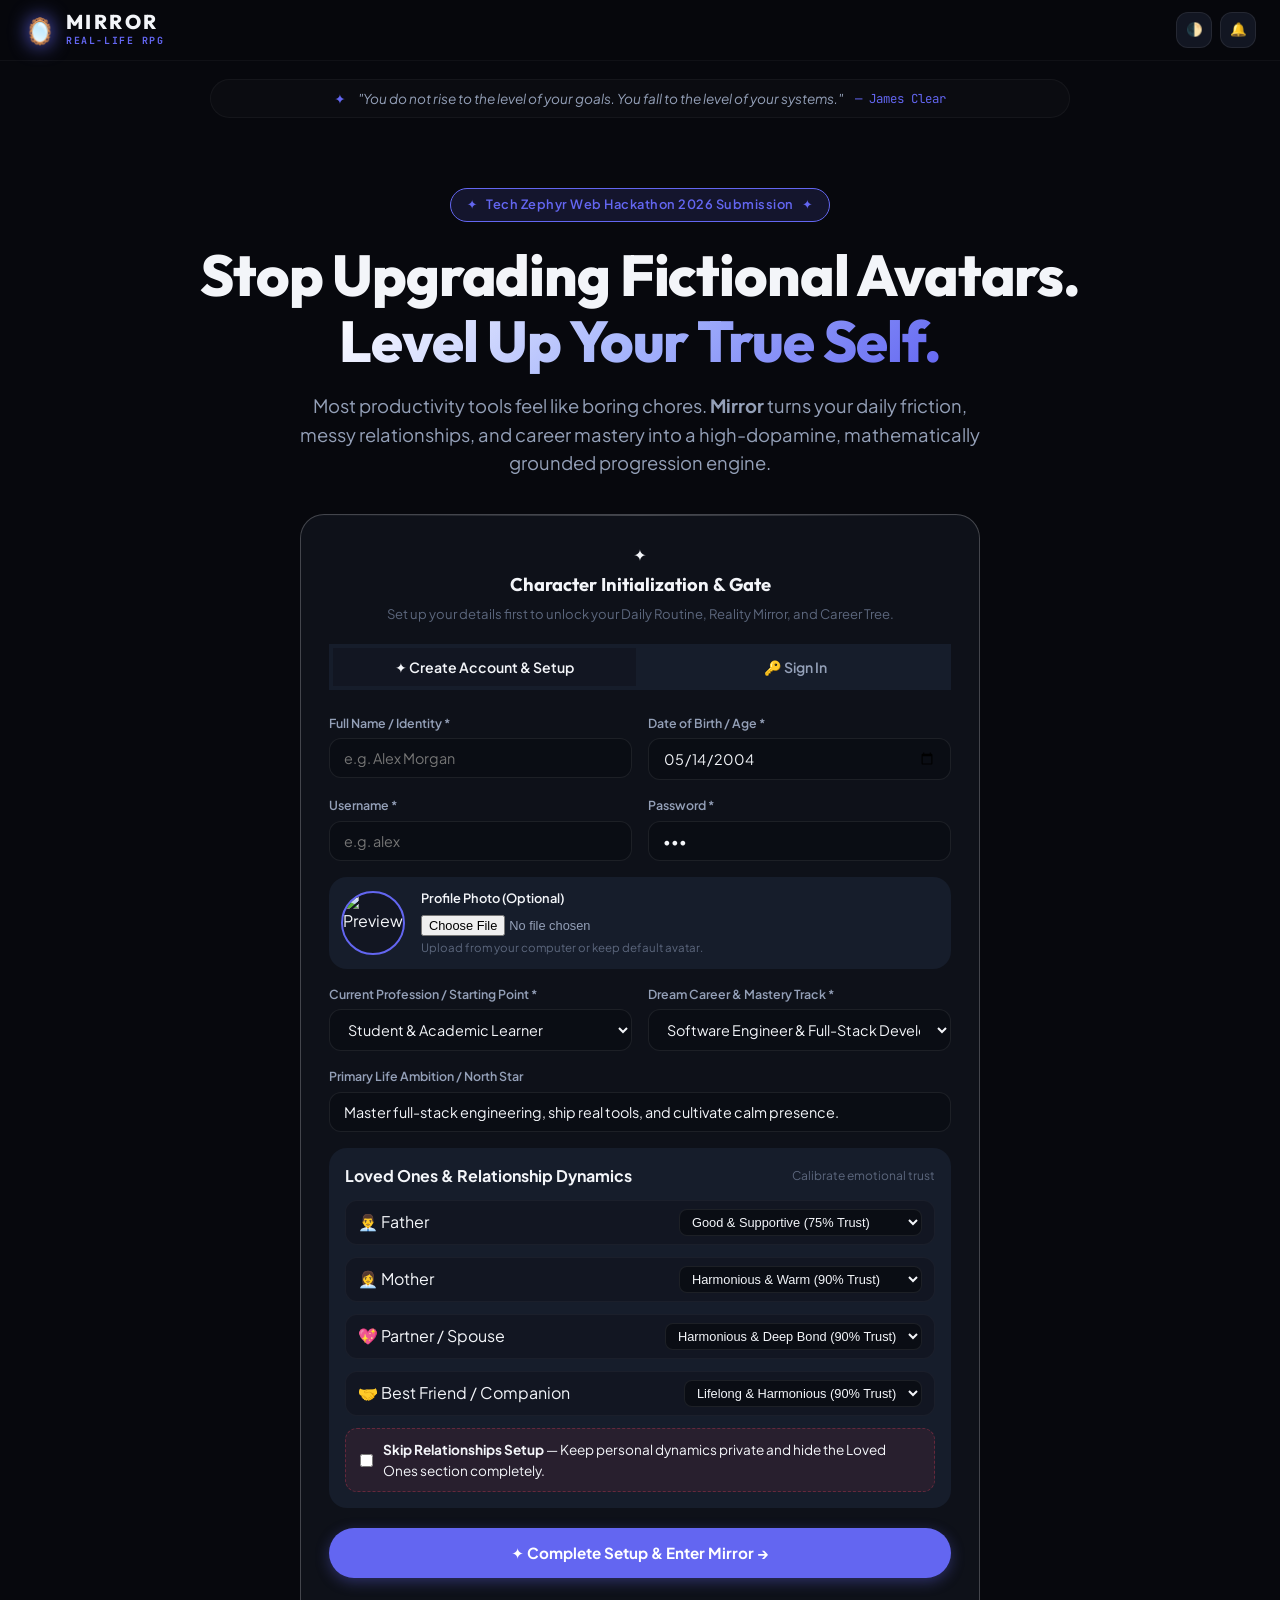
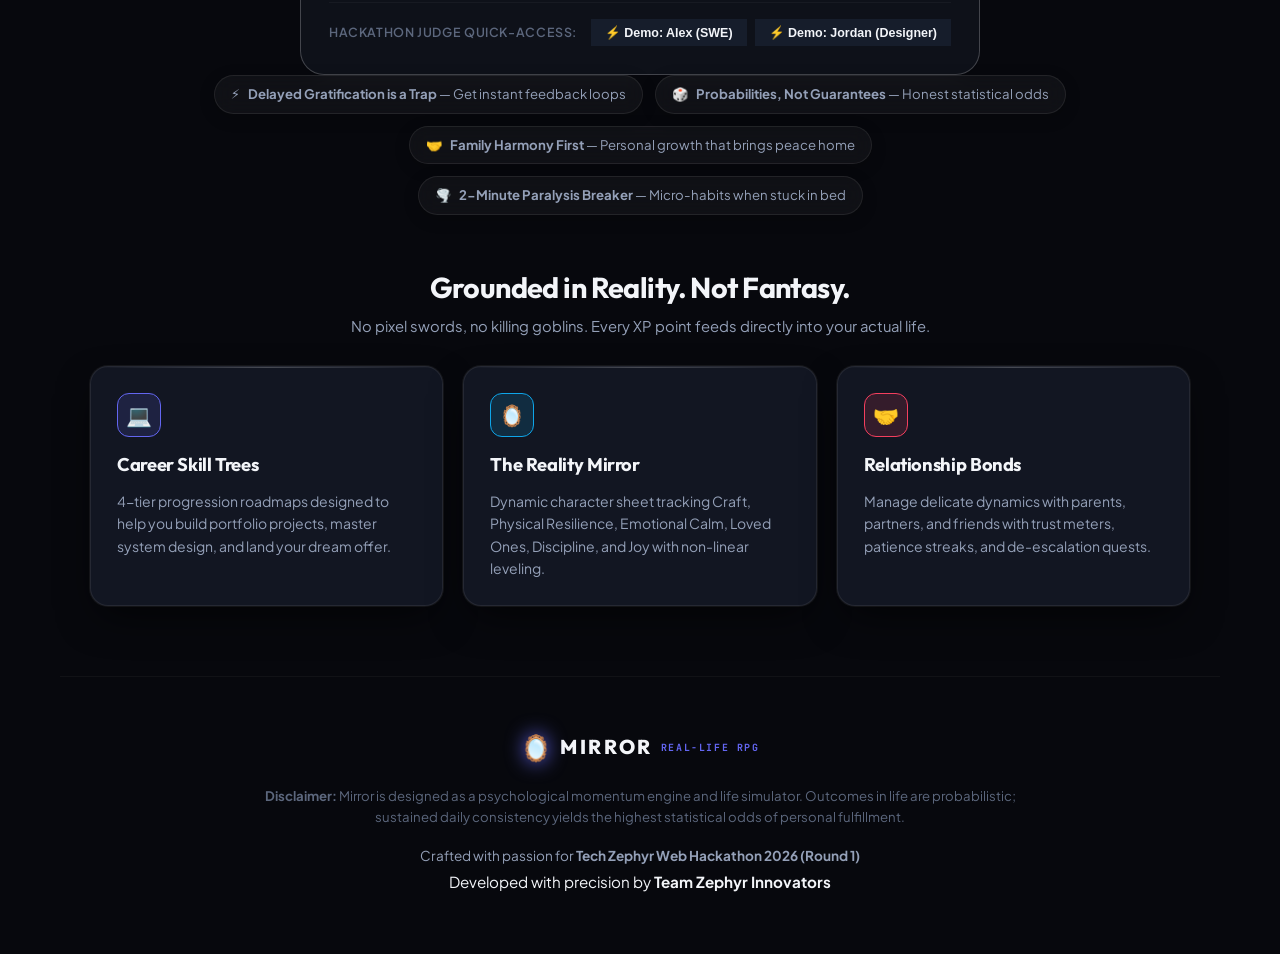
==== commit bd26c3ab: "fix(all): resolve theme persistence, nav scrolling, privacy names, and root server routing" ====
--- a/index.html
+++ b/index.html
@@ -9,6 +9,29 @@
   <link rel="preconnect" href="https://fonts.googleapis.com">
   <link rel="preconnect" href="https://fonts.gstatic.com" crossorigin>
   <link href="https://fonts.googleapis.com/css2?family=JetBrains+Mono:wght@400;500;700&family=Outfit:wght@400;500;600;700;800&family=Plus+Jakarta+Sans:wght@400;500;600;700&display=swap" rel="stylesheet">
+
+  <script>
+    (function() {
+      try {
+        var savedTheme = localStorage.getItem('mirror_theme');
+        if (savedTheme === 'light' || savedTheme === 'dark') {
+          document.documentElement.setAttribute('data-theme', savedTheme);
+        }
+        var activeUser = localStorage.getItem('mirror_active_session');
+        if (activeUser) {
+          var users = JSON.parse(localStorage.getItem('mirror_users') || '{}');
+          if (users[activeUser]) {
+            if (users[activeUser].themeMode) {
+              document.documentElement.setAttribute('data-theme', users[activeUser].themeMode);
+            }
+            if (users[activeUser].activePalette) {
+              document.documentElement.setAttribute('data-palette', users[activeUser].activePalette);
+            }
+          }
+        }
+      } catch (e) {}
+    })();
+  </script>
 
   <link rel="stylesheet" href="css/styles.css">
 </head>
@@ -475,7 +498,7 @@
         </div>
         <div class="footer-credits">
           <span>Crafted with passion for <strong>Tech Zephyr Web Hackathon 2026 (Round 1)</strong></span>
-          <span class="team-names">Developed by <strong>Anubhav Paul</strong> & <strong>Arpita Sengupta</strong></span>
+          <span class="team-names">Developed with precision by <strong>Team Zephyr Innovators</strong></span>
         </div>
       </div>
     </footer>
@@ -633,7 +656,7 @@
         <div class="profile-form-grid">
           <div class="form-group">
             <label class="form-label">Full Name</label>
-            <input type="text" id="cust-fullname" class="form-input" placeholder="e.g. Anubhav Paul" required>
+            <input type="text" id="cust-fullname" class="form-input" placeholder="e.g. Alex Morgan" required>
           </div>
           <div class="form-group">
             <label class="form-label">Date of Birth / Age</label>
--- a/css/styles.css
+++ b/css/styles.css
@@ -2383,10 +2383,7 @@
   --accent-hover: #059669;
   --accent-light: rgba(16, 185, 129, 0.15);
   --accent-glow: rgba(16, 185, 129, 0.35);
-  --bg-app: #030705;
-  --bg-surface: #06120B;
-  --bg-card: #0A1B12;
-  --border-specular: rgba(16, 185, 129, 0.25);
+  --border-specular: rgba(16, 185, 129, 0.35);
   --specular-reflection: 0 0 25px rgba(16, 185, 129, 0.12);
 }
 
@@ -2396,10 +2393,7 @@
   --accent-hover: #9333EA;
   --accent-light: rgba(168, 85, 247, 0.15);
   --accent-glow: rgba(168, 85, 247, 0.35);
-  --bg-app: #0A0512;
-  --bg-surface: #120A21;
-  --bg-card: #1A102E;
-  --border-specular: rgba(168, 85, 247, 0.3);
+  --border-specular: rgba(168, 85, 247, 0.35);
   --specular-reflection: 0 0 25px rgba(168, 85, 247, 0.15);
 }
 
@@ -2409,10 +2403,7 @@
   --accent-hover: #D97706;
   --accent-light: rgba(245, 158, 11, 0.15);
   --accent-glow: rgba(245, 158, 11, 0.35);
-  --bg-app: #0D0A05;
-  --bg-surface: #17120A;
-  --bg-card: #241C10;
-  --border-specular: rgba(245, 158, 11, 0.25);
+  --border-specular: rgba(245, 158, 11, 0.35);
   --specular-reflection: 0 0 25px rgba(245, 158, 11, 0.15);
 }
 
@@ -2422,10 +2413,7 @@
   --accent-hover: #0284C7;
   --accent-light: rgba(56, 189, 248, 0.15);
   --accent-glow: rgba(56, 189, 248, 0.35);
-  --bg-app: #030A12;
-  --bg-surface: #071321;
-  --bg-card: #0E2033;
-  --border-specular: rgba(56, 189, 248, 0.25);
+  --border-specular: rgba(56, 189, 248, 0.35);
   --specular-reflection: 0 0 25px rgba(56, 189, 248, 0.15);
 }
 
@@ -2594,3 +2582,135 @@
   color: #FFFFFF !important;
   transform: translateY(-1px);
 }
+
+/* ==========================================================================
+   TOAST NOTIFICATIONS & CELEBRATION FLOATING BADGES (Raycast / Linear Style)
+   ========================================================================== */
+.toast-portal {
+  position: fixed;
+  bottom: 24px;
+  right: 24px;
+  z-index: 100000;
+  display: flex;
+  flex-direction: column;
+  gap: 10px;
+  align-items: flex-end;
+  pointer-events: none;
+  max-width: 440px;
+}
+
+.toast-item,
+.celebration-toast {
+  pointer-events: auto;
+  cursor: pointer;
+  user-select: none;
+  display: inline-flex;
+  align-items: center;
+  gap: 10px;
+  padding: 11px 20px;
+  border-radius: var(--radius-full);
+  font-family: var(--font-sans);
+  font-size: 0.88rem;
+  font-weight: 600;
+  line-height: 1.35;
+  backdrop-filter: blur(18px);
+  -webkit-backdrop-filter: blur(18px);
+  transition: opacity 0.35s cubic-bezier(0.16, 1, 0.3, 1),
+              transform 0.35s cubic-bezier(0.16, 1, 0.3, 1),
+              box-shadow 0.25s ease;
+  animation: toastEntrance 0.38s cubic-bezier(0.16, 1, 0.3, 1) forwards;
+  will-change: transform, opacity;
+}
+
+/* Dark Theme Toasts (Raycast Specular Obsidian) */
+[data-theme="dark"] .toast-item,
+[data-theme="dark"] .celebration-toast,
+:root:not([data-theme="light"]) .toast-item,
+:root:not([data-theme="light"]) .celebration-toast {
+  background: rgba(18, 20, 30, 0.92);
+  color: #F8FAFC;
+  border: 1px solid rgba(255, 255, 255, 0.14);
+  box-shadow: 0 12px 34px -4px rgba(0, 0, 0, 0.65), 0 0 1px 1px rgba(255, 255, 255, 0.08);
+}
+
+/* Light Theme Toasts (Autumn Sunbeam Daylight) */
+[data-theme="light"] .toast-item,
+[data-theme="light"] .celebration-toast {
+  background: rgba(255, 255, 255, 0.98) !important;
+  color: #1C1917 !important;
+  border: 1px solid rgba(217, 119, 6, 0.24) !important;
+  box-shadow: 0 14px 36px -4px rgba(120, 53, 15, 0.15), 0 2px 8px rgba(0, 0, 0, 0.04) !important;
+}
+
+/* Entrance Animation with dynamic spring pop */
+@keyframes toastEntrance {
+  0% {
+    opacity: 0;
+    transform: translateY(22px) scale(0.92);
+  }
+  65% {
+    opacity: 1;
+    transform: translateY(-3px) scale(1.02);
+  }
+  100% {
+    opacity: 1;
+    transform: translateY(0) scale(1);
+  }
+}
+
+/* Smooth Blend-Away / Exit Animation */
+.toast-item.toast-leaving,
+.celebration-toast.toast-leaving {
+  opacity: 0 !important;
+  transform: translateY(-12px) scale(0.94) !important;
+  pointer-events: none !important;
+}
+
+/* Celebration Badges */
+.celebration-toast .toast-main {
+  color: var(--accent);
+  font-weight: 700;
+  display: inline-flex;
+  align-items: center;
+  gap: 4px;
+}
+
+.celebration-toast .toast-xp {
+  background: rgba(99, 102, 241, 0.14);
+  color: #818CF8;
+  border: 1px solid rgba(99, 102, 241, 0.28);
+  padding: 3px 10px;
+  border-radius: var(--radius-full);
+  font-family: var(--font-mono);
+  font-size: 0.78rem;
+  font-weight: 700;
+}
+
+[data-theme="light"] .celebration-toast .toast-xp {
+  color: #4F46E5 !important;
+  background: rgba(99, 102, 241, 0.10) !important;
+  border-color: rgba(99, 102, 241, 0.24) !important;
+}
+
+.celebration-toast .toast-coin {
+  background: rgba(245, 158, 11, 0.14);
+  color: #F59E0B;
+  border: 1px solid rgba(245, 158, 11, 0.28);
+  padding: 3px 10px;
+  border-radius: var(--radius-full);
+  font-family: var(--font-mono);
+  font-size: 0.78rem;
+  font-weight: 700;
+}
+
+[data-theme="light"] .celebration-toast .toast-coin {
+  color: #D97706 !important;
+  background: rgba(217, 119, 6, 0.10) !important;
+  border-color: rgba(217, 119, 6, 0.24) !important;
+}
+
+.toast-item:hover,
+.celebration-toast:hover {
+  transform: translateY(-2px);
+  box-shadow: 0 16px 40px -4px rgba(0, 0, 0, 0.45);
+}
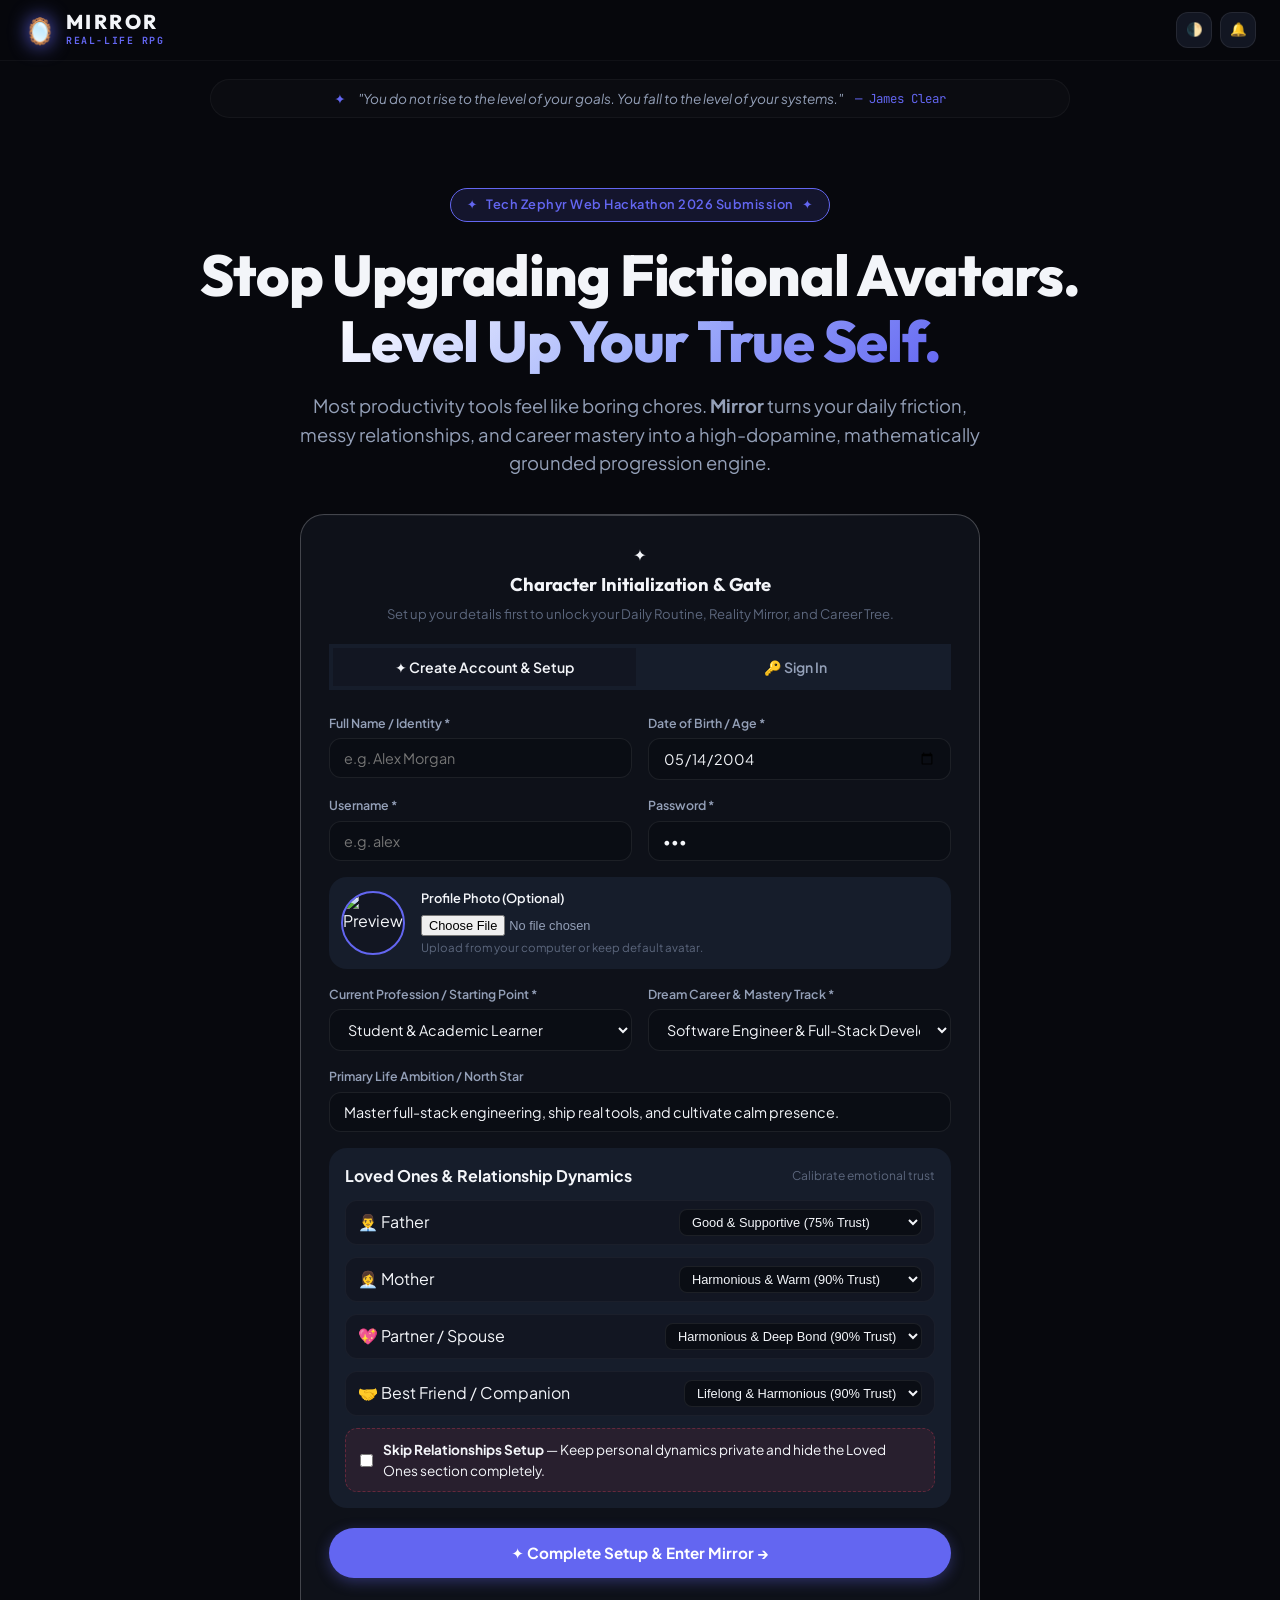
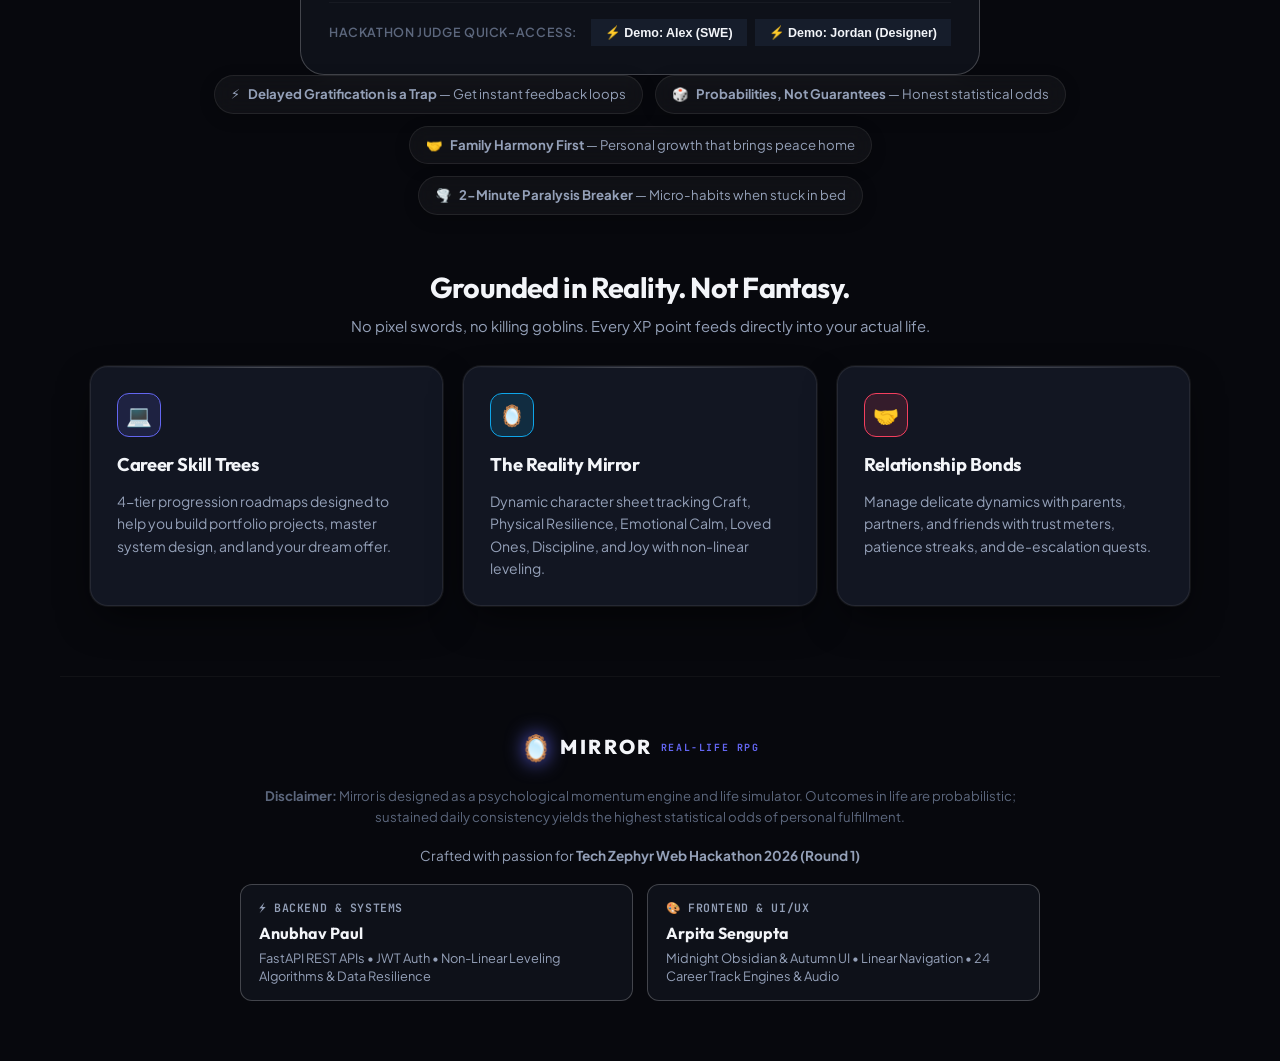
==== commit 165f183a: "feat(footer): add crisp team contributions section in app footer" ====
--- a/index.html
+++ b/index.html
@@ -498,7 +498,18 @@
         </div>
         <div class="footer-credits">
           <span>Crafted with passion for <strong>Tech Zephyr Web Hackathon 2026 (Round 1)</strong></span>
-          <span class="team-names">Developed with precision by <strong>Team Zephyr Innovators</strong></span>
+          <div class="footer-team-grid">
+            <div class="team-member-card">
+              <span class="member-role-badge">⚡ Backend & Systems</span>
+              <strong class="member-name">Anubhav Paul</strong>
+              <p class="member-contrib">FastAPI REST APIs • JWT Auth • Non-Linear Leveling Algorithms & Data Resilience</p>
+            </div>
+            <div class="team-member-card">
+              <span class="member-role-badge">🎨 Frontend & UI/UX</span>
+              <strong class="member-name">Arpita Sengupta</strong>
+              <p class="member-contrib">Midnight Obsidian & Autumn UI • Linear Navigation • 24 Career Track Engines & Audio</p>
+            </div>
+          </div>
         </div>
       </div>
     </footer>
--- a/css/styles.css
+++ b/css/styles.css
@@ -1717,6 +1717,47 @@
 .team-names {
   font-size: 0.95rem;
   color: var(--text-primary);
+}
+
+.footer-team-grid {
+  display: grid;
+  grid-template-columns: repeat(auto-fit, minmax(280px, 1fr));
+  gap: 14px;
+  margin-top: 14px;
+  text-align: left;
+}
+
+.team-member-card {
+  padding: 14px 18px;
+  background: var(--bg-surface);
+  border: 1px solid var(--border-specular);
+  border-radius: var(--radius-md);
+  box-shadow: var(--shadow-sm);
+  display: flex;
+  flex-direction: column;
+  gap: 4px;
+}
+
+.member-role-badge {
+  font-size: 0.72rem;
+  font-family: var(--font-mono);
+  font-weight: 600;
+  text-transform: uppercase;
+  letter-spacing: 0.05em;
+  color: var(--accent-primary);
+}
+
+.member-name {
+  font-size: 1rem;
+  font-family: var(--font-heading);
+  color: var(--text-primary);
+}
+
+.member-contrib {
+  font-size: 0.8rem;
+  color: var(--text-secondary);
+  line-height: 1.4;
+  margin: 0;
 }
 
 /* --------------------------------------------------------------------------
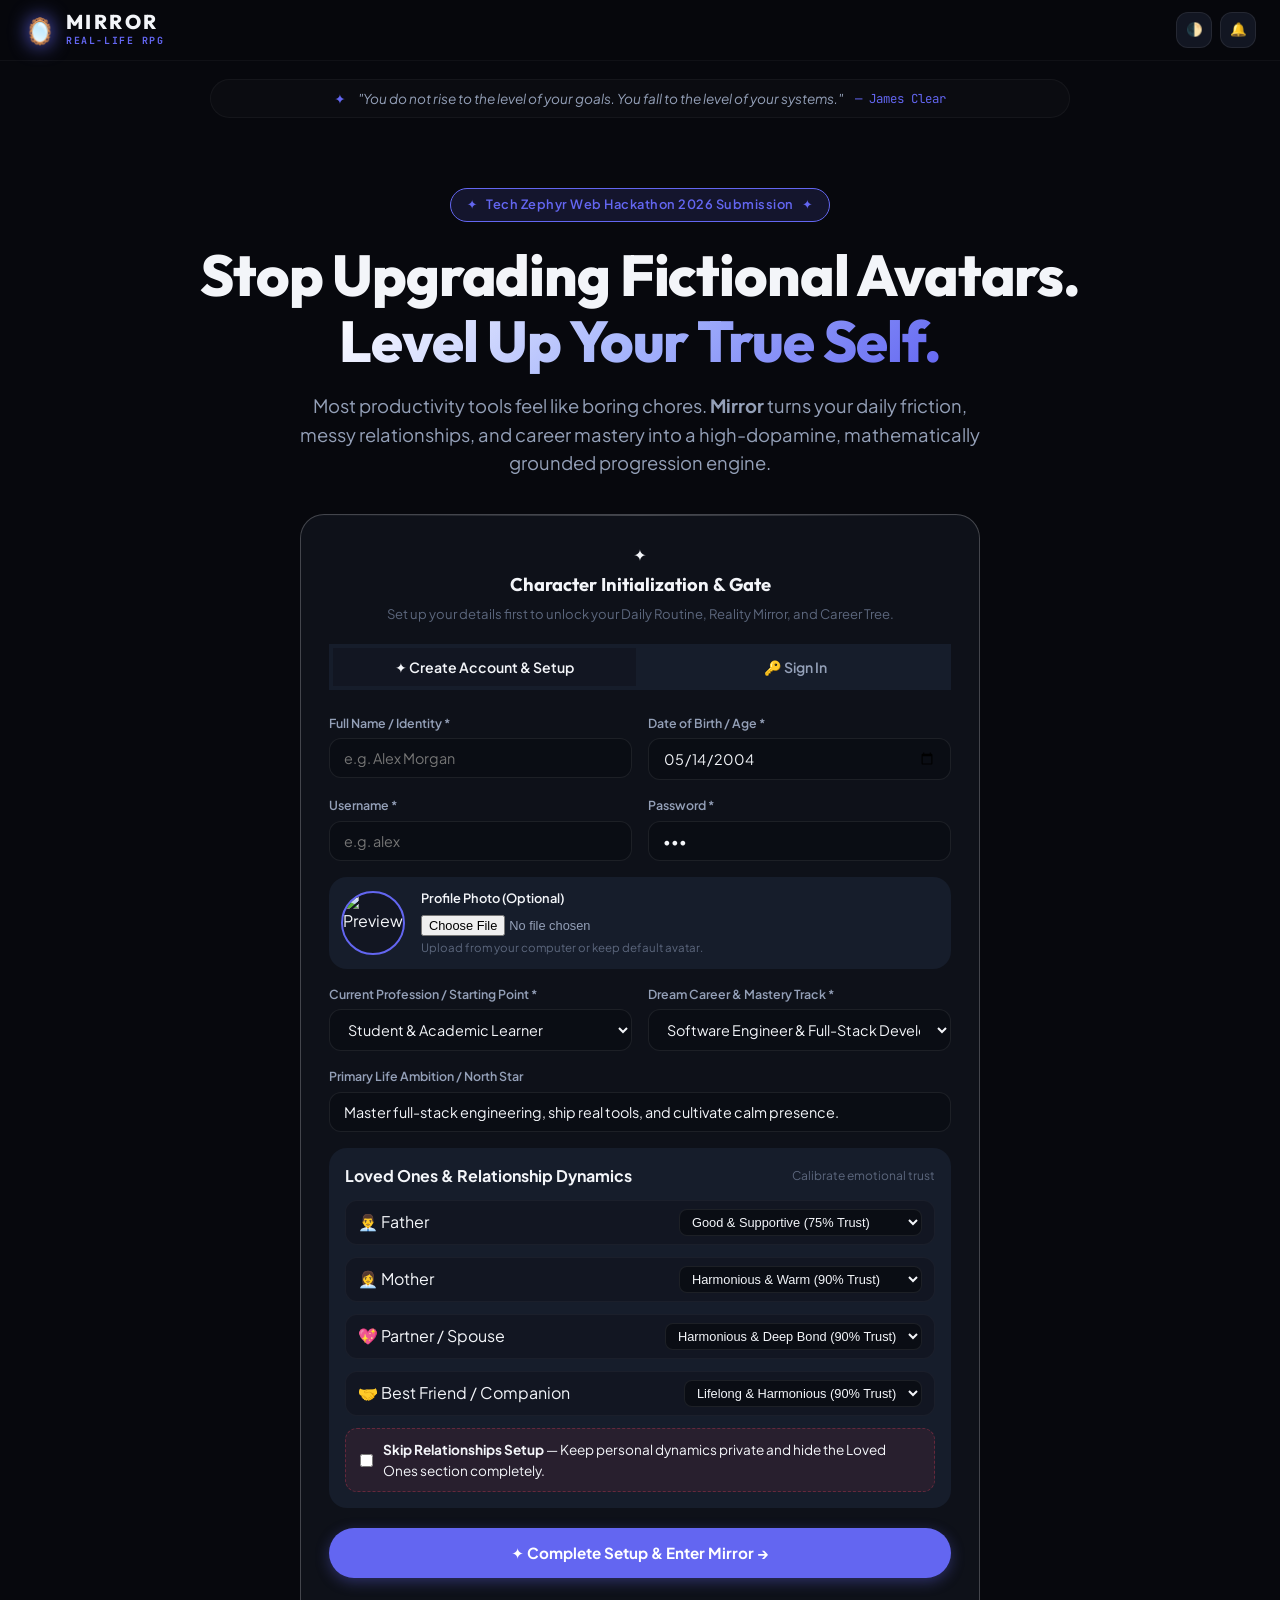
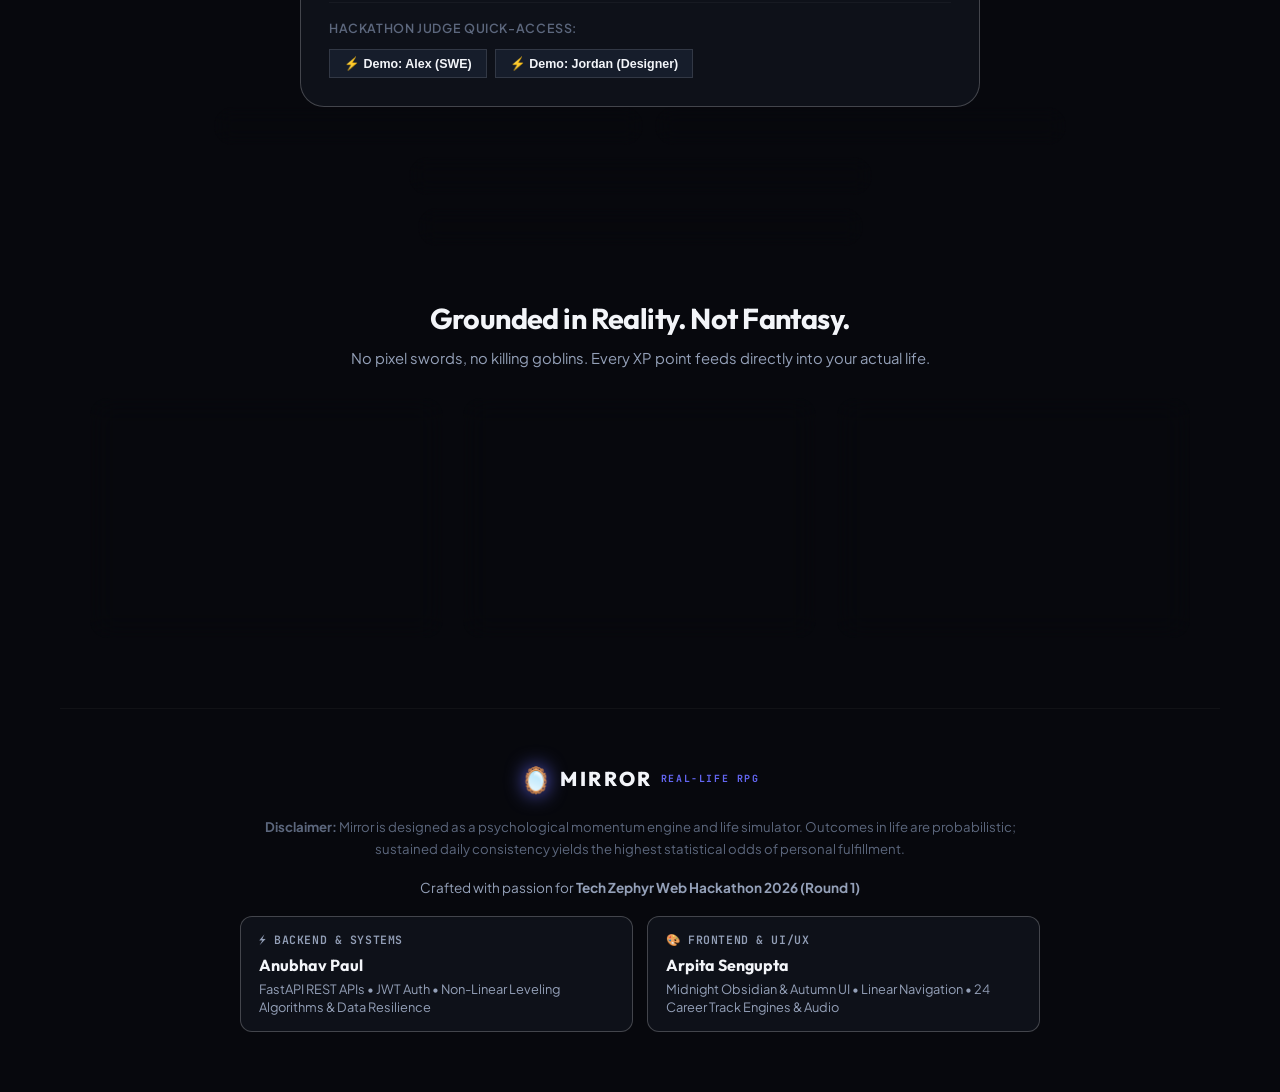
==== commit 2b3d2b54: "fix(theme): eliminate flawed body:not selector and enforce complete light/dark mode parity" ====
--- a/index.html
+++ b/index.html
@@ -13,27 +13,68 @@
   <script>
     (function() {
       try {
-        var savedTheme = localStorage.getItem('mirror_theme');
-        if (savedTheme === 'light' || savedTheme === 'dark') {
-          document.documentElement.setAttribute('data-theme', savedTheme);
-        }
+        // 1. Sanitize local storage to remove any stale brown amber palette
         var activeUser = localStorage.getItem('mirror_active_session');
         if (activeUser) {
           var users = JSON.parse(localStorage.getItem('mirror_users') || '{}');
           if (users[activeUser]) {
-            if (users[activeUser].themeMode) {
-              document.documentElement.setAttribute('data-theme', users[activeUser].themeMode);
-            }
-            if (users[activeUser].activePalette) {
-              document.documentElement.setAttribute('data-palette', users[activeUser].activePalette);
+            if (users[activeUser].activePalette === 'amber') {
+              users[activeUser].activePalette = 'default';
+              localStorage.setItem('mirror_users', JSON.stringify(users));
             }
           }
+        }
+        document.documentElement.removeAttribute('data-palette');
+
+        // 2. Load theme immediately pre-render
+        var savedTheme = localStorage.getItem('mirror_theme');
+        if (savedTheme === 'light') {
+          document.documentElement.setAttribute('data-theme', 'light');
+        } else {
+          document.documentElement.setAttribute('data-theme', 'dark');
         }
       } catch (e) {}
     })();
   </script>
 
-  <link rel="stylesheet" href="css/styles.css">
+  <style id="theme-enforcer">
+    /* Flawless Dual-Theme Engine (Obsidian Midnight & Golden Autumn Daylight) */
+    html[data-theme="dark"],
+    body[data-theme="dark"],
+    html:not([data-theme="light"]) body {
+      background-color: #07080D !important;
+      --bg-app: #07080D !important;
+      --bg-surface: #0E1119 !important;
+      --bg-card: #121622 !important;
+      --bg-card-hover: #171D2B !important;
+      --bg-subtle: #161D2B !important;
+      --bg-input: #0A0D14 !important;
+      --text-primary: #F3F5F9 !important;
+      --text-secondary: #94A0B8 !important;
+      --border-color: rgba(255, 255, 255, 0.08) !important;
+      --border-card: rgba(255, 255, 255, 0.12) !important;
+    }
+
+    html[data-theme="light"],
+    body[data-theme="light"],
+    html[data-theme="light"] body {
+      background-color: #FAF9F5 !important;
+      --bg-app: #FAF9F5 !important;
+      --bg-surface: #F5F1E9 !important;
+      --bg-card: #FFFFFF !important;
+      --bg-card-hover: #FCFBF9 !important;
+      --bg-subtle: #EDE7DD !important;
+      --bg-input: #FDFBF8 !important;
+      --text-primary: #1C1917 !important;
+      --text-secondary: #44403C !important;
+      --text-muted: #78716C !important;
+      --border-color: rgba(217, 119, 6, 0.15) !important;
+      --border-card: rgba(0, 0, 0, 0.08) !important;
+    }
+  </style>
+
+  <!-- Version-tagged to force browsers to bypass cache -->
+  <link rel="stylesheet" href="css/styles.css?v=20260912-flawless-light-v4">
 </head>
 <body>
   <!-- Screen Reader Announcements (ARIA Live) -->
--- a/css/styles.css
+++ b/css/styles.css
@@ -32,12 +32,12 @@
 
 /* --- THEME 1: Raycast Midnight Engine (Default Dark Mode) --- */
 :root, [data-theme="dark"] {
-  --bg-app: #07080D;
-  --bg-surface: #0E1119;
-  --bg-card: #121622;
-  --bg-card-hover: #171D2B;
-  --bg-subtle: #161D2B;
-  --bg-input: #0A0D14;
+  --bg-app: #07080D !important;
+  --bg-surface: #0E1119 !important;
+  --bg-card: #121622 !important;
+  --bg-card-hover: #171D2B !important;
+  --bg-subtle: #161D2B !important;
+  --bg-input: #0A0D14 !important;
 
   --border-color: rgba(255, 255, 255, 0.08);
   --border-subtle: rgba(255, 255, 255, 0.04);
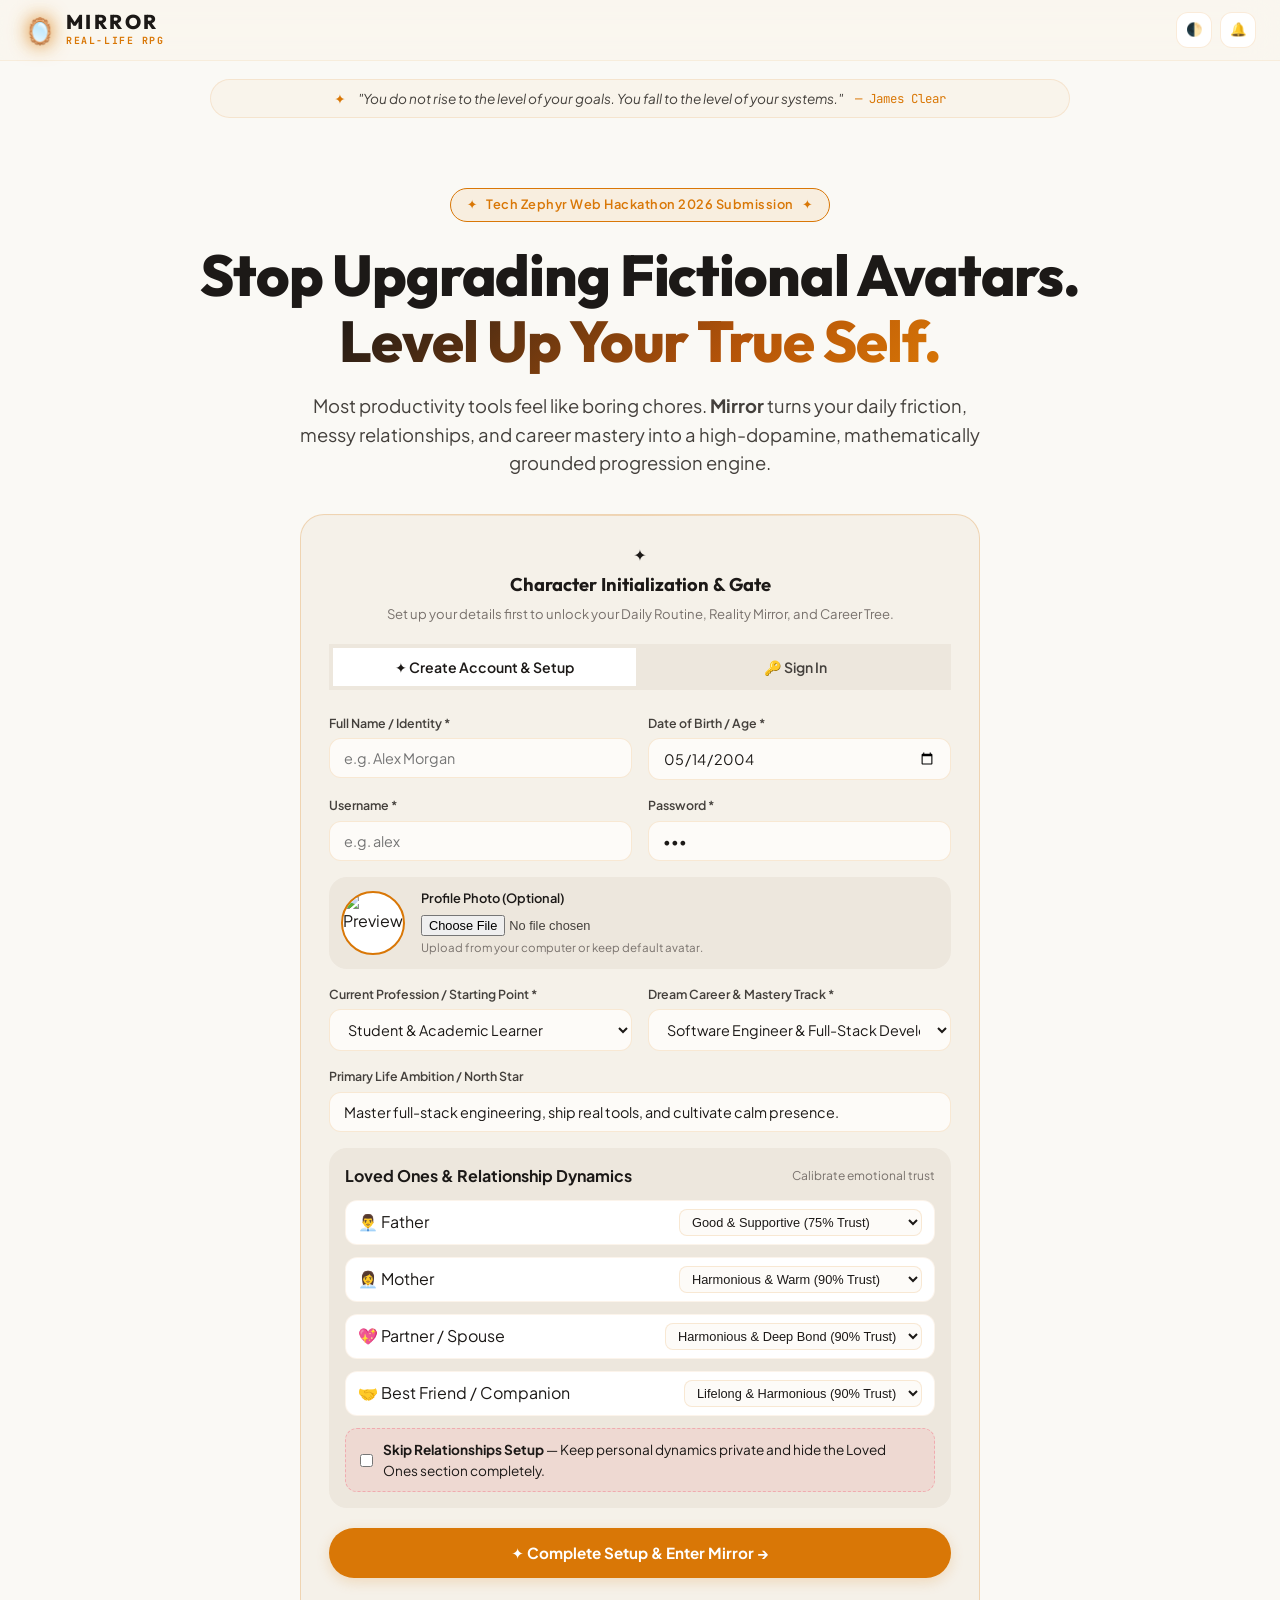
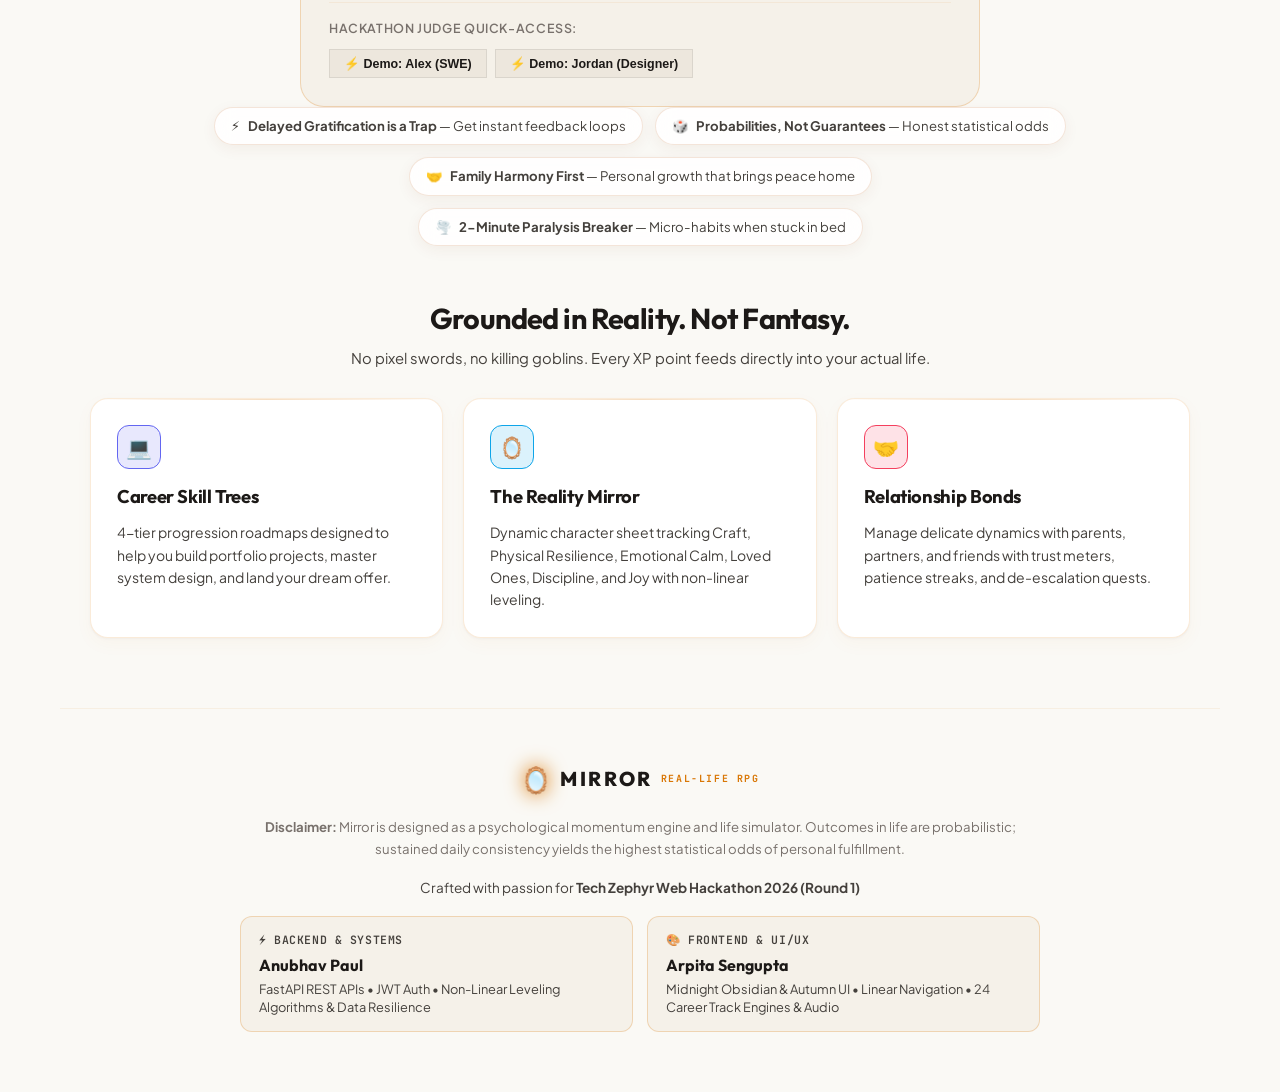
==== commit ae994467: "feat(theme): make warm whitish-yellowish Autumn Daylight the universal baseline default" ====
--- a/index.html
+++ b/index.html
@@ -1,5 +1,5 @@
 <!DOCTYPE html>
-<html lang="en" data-theme="dark">
+<html lang="en" data-theme="light">
 <head>
   <meta charset="UTF-8">
   <meta name="viewport" content="width=device-width, initial-scale=1.0">
@@ -26,35 +26,23 @@
         }
         document.documentElement.removeAttribute('data-palette');
 
-        // 2. Load theme immediately pre-render
+        // 2. Default to Autumn Golden Daylight Light Mode
         var savedTheme = localStorage.getItem('mirror_theme');
-        if (savedTheme === 'light') {
+        if (savedTheme === 'dark') {
+          document.documentElement.setAttribute('data-theme', 'dark');
+          if (document.body) document.body.setAttribute('data-theme', 'dark');
+        } else {
           document.documentElement.setAttribute('data-theme', 'light');
-        } else {
-          document.documentElement.setAttribute('data-theme', 'dark');
+          if (document.body) document.body.setAttribute('data-theme', 'light');
         }
       } catch (e) {}
     })();
   </script>
 
   <style id="theme-enforcer">
-    /* Flawless Dual-Theme Engine (Obsidian Midnight & Golden Autumn Daylight) */
-    html[data-theme="dark"],
-    body[data-theme="dark"],
-    html:not([data-theme="light"]) body {
-      background-color: #07080D !important;
-      --bg-app: #07080D !important;
-      --bg-surface: #0E1119 !important;
-      --bg-card: #121622 !important;
-      --bg-card-hover: #171D2B !important;
-      --bg-subtle: #161D2B !important;
-      --bg-input: #0A0D14 !important;
-      --text-primary: #F3F5F9 !important;
-      --text-secondary: #94A0B8 !important;
-      --border-color: rgba(255, 255, 255, 0.08) !important;
-      --border-card: rgba(255, 255, 255, 0.12) !important;
-    }
-
+    /* Baseline Default: Warm Whitish-Yellowish Autumn Daylight Light Mode */
+    html,
+    body,
     html[data-theme="light"],
     body[data-theme="light"],
     html[data-theme="light"] body {
@@ -71,10 +59,27 @@
       --border-color: rgba(217, 119, 6, 0.15) !important;
       --border-card: rgba(0, 0, 0, 0.08) !important;
     }
+
+    /* Raycast Midnight Obsidian Dark Mode (Only when explicitly activated) */
+    html[data-theme="dark"],
+    body[data-theme="dark"],
+    html[data-theme="dark"] body {
+      background-color: #07080D !important;
+      --bg-app: #07080D !important;
+      --bg-surface: #0E1119 !important;
+      --bg-card: #121622 !important;
+      --bg-card-hover: #171D2B !important;
+      --bg-subtle: #161D2B !important;
+      --bg-input: #0A0D14 !important;
+      --text-primary: #F3F5F9 !important;
+      --text-secondary: #94A0B8 !important;
+      --border-color: rgba(255, 255, 255, 0.08) !important;
+      --border-card: rgba(255, 255, 255, 0.12) !important;
+    }
   </style>
 
   <!-- Version-tagged to force browsers to bypass cache -->
-  <link rel="stylesheet" href="css/styles.css?v=20260912-flawless-light-v4">
+  <link rel="stylesheet" href="css/styles.css?v=20260912-autumn-daylight-v5">
 </head>
 <body>
   <!-- Screen Reader Announcements (ARIA Live) -->
--- a/css/styles.css
+++ b/css/styles.css
@@ -30,14 +30,16 @@
   --transition-smooth: 400ms cubic-bezier(0.16, 1, 0.3, 1);
 }
 
-/* --- THEME 1: Raycast Midnight Engine (Default Dark Mode) --- */
-:root, [data-theme="dark"] {
-  --bg-app: #07080D !important;
-  --bg-surface: #0E1119 !important;
-  --bg-card: #121622 !important;
-  --bg-card-hover: #171D2B !important;
-  --bg-subtle: #161D2B !important;
-  --bg-input: #0A0D14 !important;
+/* --- THEME 1: Raycast Midnight Engine (Dark Mode) --- */
+html[data-theme="dark"],
+body[data-theme="dark"],
+[data-theme="dark"] {
+  --bg-app: #07080D;
+  --bg-surface: #0E1119;
+  --bg-card: #121622;
+  --bg-card-hover: #171D2B;
+  --bg-subtle: #161D2B;
+  --bg-input: #0A0D14;
 
   --border-color: rgba(255, 255, 255, 0.08);
   --border-subtle: rgba(255, 255, 255, 0.04);
@@ -68,8 +70,10 @@
   --shadow-glow: 0 0 30px rgba(99, 102, 241, 0.18);
 }
 
-/* --- THEME 2: Golden Autumn Sanctuary (Whitish-Yellowish Sunbeam Light Mode) --- */
+/* --- THEME 2: Golden Autumn Sanctuary (Whitish-Yellowish Sunbeam Light Mode - DEFAULT) --- */
+:root,
 html[data-theme="light"],
+body[data-theme="light"],
 [data-theme="light"] {
   --bg-app: #FAF9F5 !important;       /* Clean warm morning daylight / soft linen */
   --bg-surface: #F5F1E9 !important;   /* Gentle morning warmth */
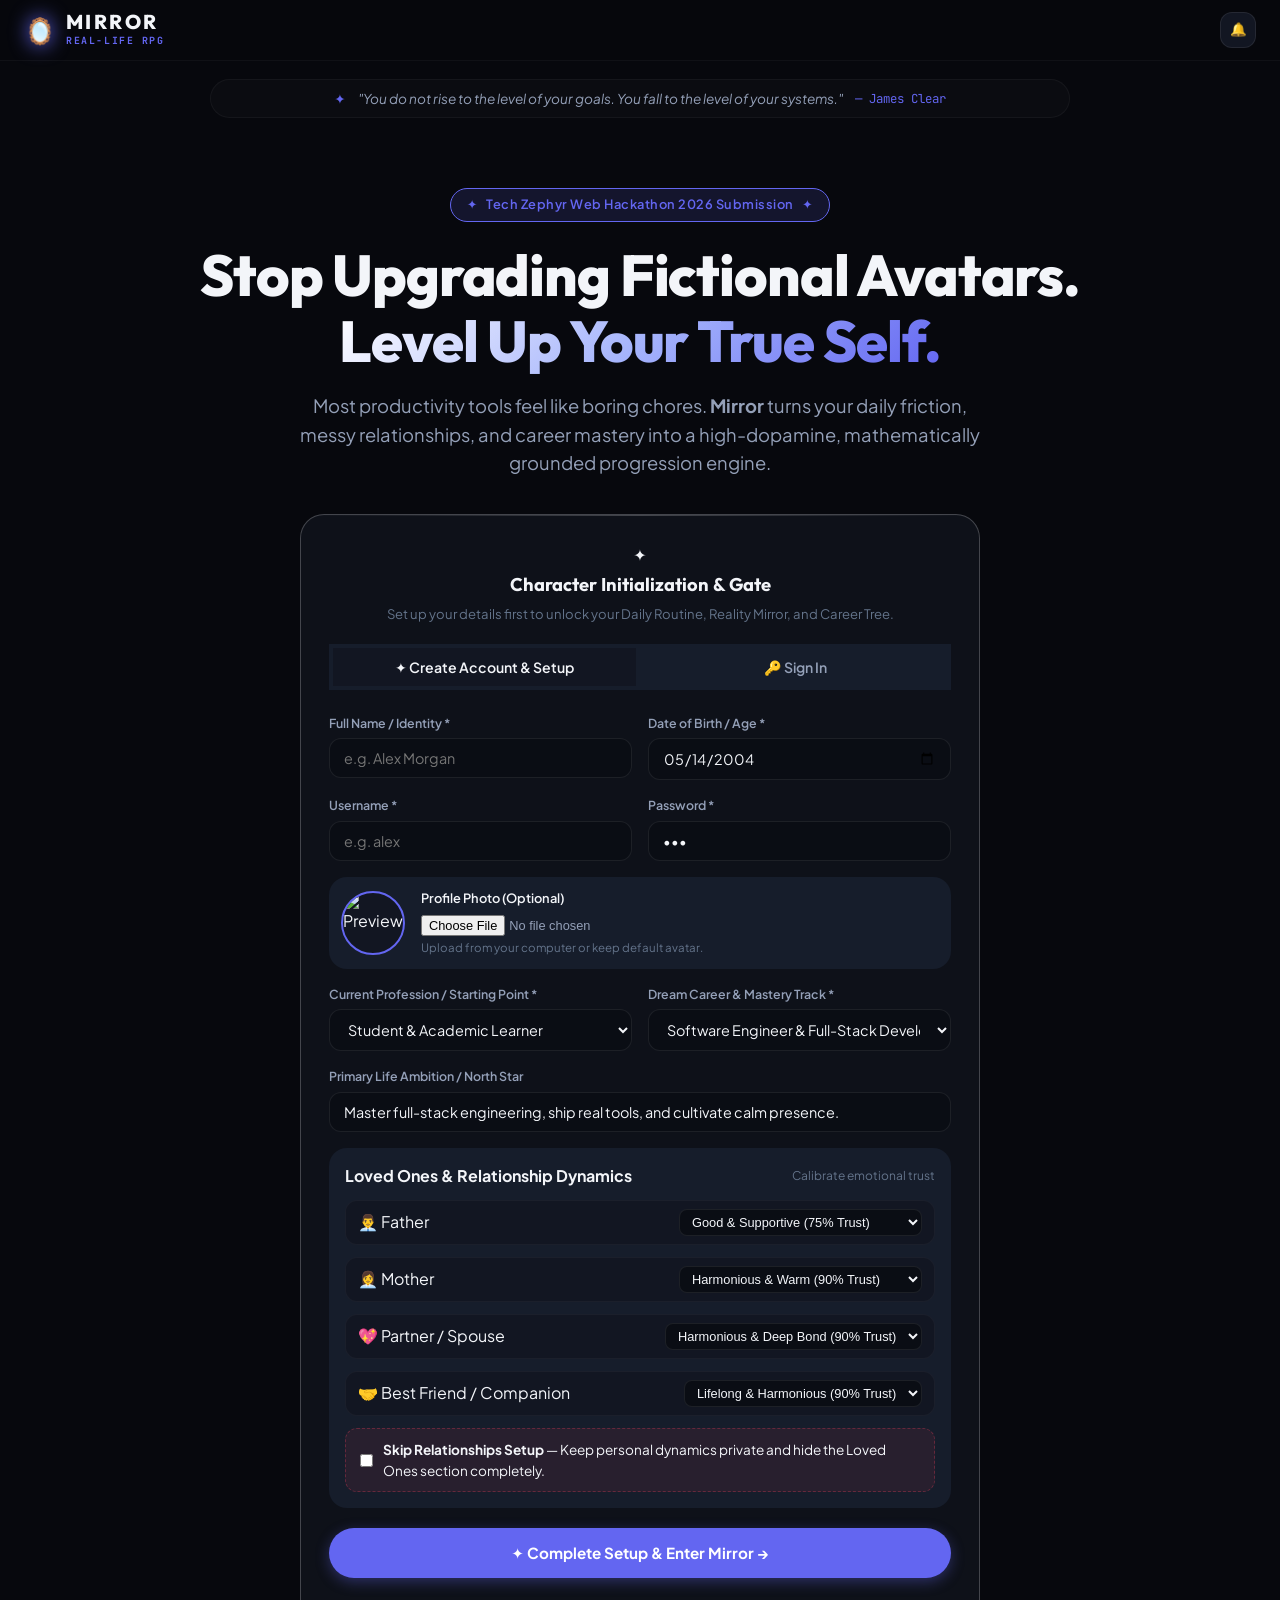
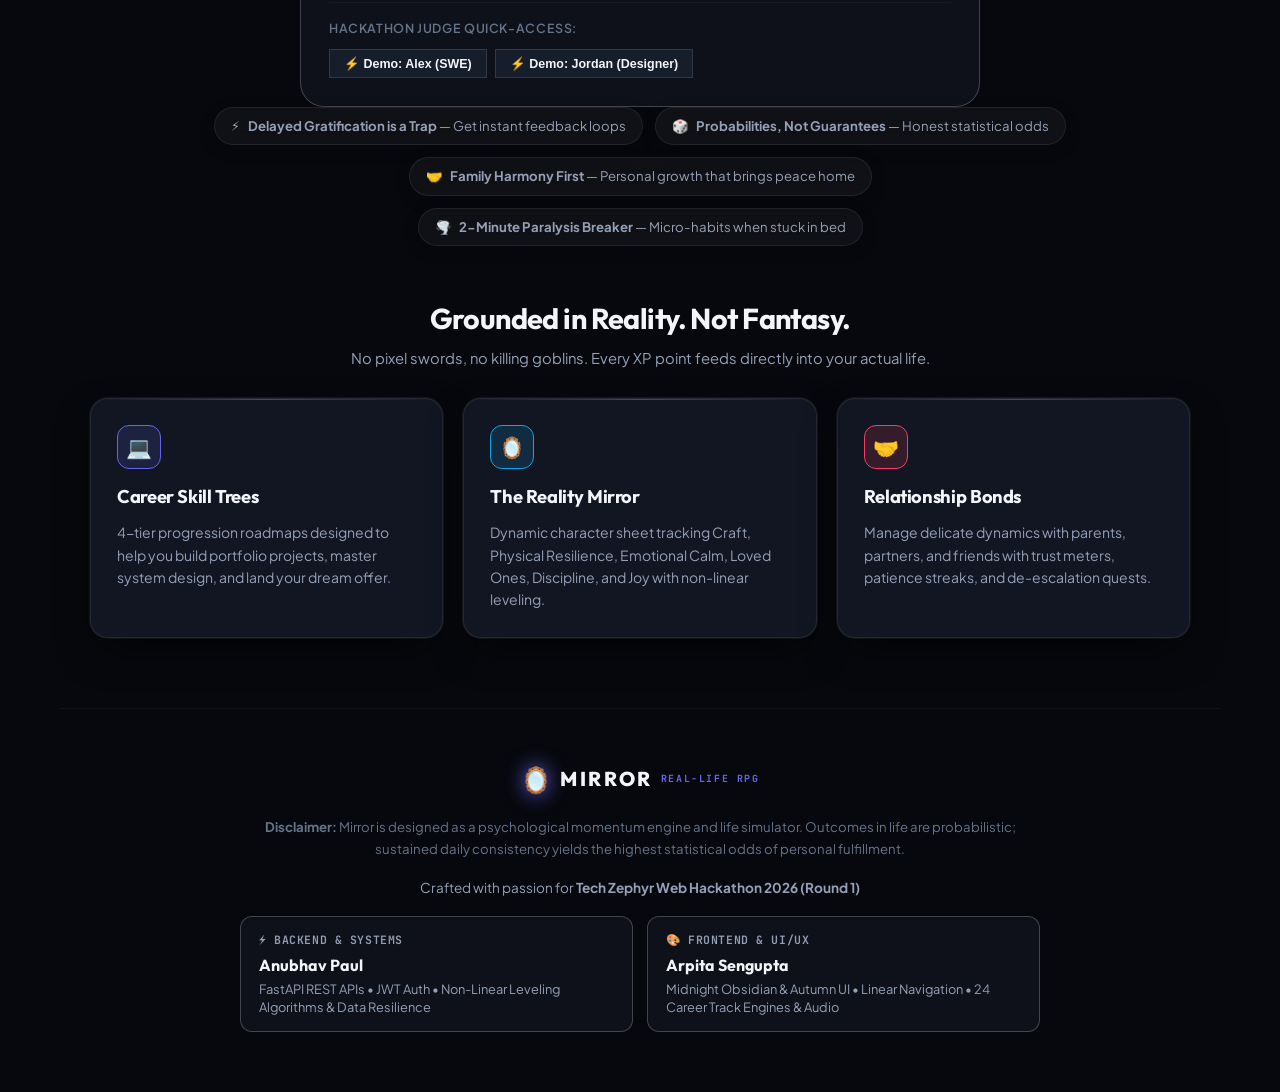
==== commit a1e5a2d3: "feat: enforce pure obsidian dark mode default, vibrant shop themes, and revert UI button" ====
--- a/index.html
+++ b/index.html
@@ -1,5 +1,5 @@
 <!DOCTYPE html>
-<html lang="en" data-theme="light">
+<html lang="en" data-theme="dark">
 <head>
   <meta charset="UTF-8">
   <meta name="viewport" content="width=device-width, initial-scale=1.0">
@@ -13,57 +13,35 @@
   <script>
     (function() {
       try {
-        // 1. Sanitize local storage to remove any stale brown amber palette
+        // 1. Permanently lock to Raycast Midnight Obsidian Dark Mode
+        document.documentElement.setAttribute('data-theme', 'dark');
+        if (document.body) document.body.setAttribute('data-theme', 'dark');
+        localStorage.setItem('mirror_theme', 'dark');
+
+        // 2. Load equipped UI palette if customized (Matrix, Synthwave, Amber, Arctic, Crimson, Minimal)
         var activeUser = localStorage.getItem('mirror_active_session');
         if (activeUser) {
           var users = JSON.parse(localStorage.getItem('mirror_users') || '{}');
-          if (users[activeUser]) {
-            if (users[activeUser].activePalette === 'amber') {
-              users[activeUser].activePalette = 'default';
-              localStorage.setItem('mirror_users', JSON.stringify(users));
-            }
+          var userObj = users[activeUser];
+          var pal = (userObj && (userObj.activePalette || (userObj.userData && userObj.userData.activePalette))) || 'default';
+          if (pal && pal !== 'default') {
+            document.documentElement.setAttribute('data-palette', pal);
+          } else {
+            document.documentElement.removeAttribute('data-palette');
           }
-        }
-        document.documentElement.removeAttribute('data-palette');
-
-        // 2. Default to Autumn Golden Daylight Light Mode
-        var savedTheme = localStorage.getItem('mirror_theme');
-        if (savedTheme === 'dark') {
-          document.documentElement.setAttribute('data-theme', 'dark');
-          if (document.body) document.body.setAttribute('data-theme', 'dark');
-        } else {
-          document.documentElement.setAttribute('data-theme', 'light');
-          if (document.body) document.body.setAttribute('data-theme', 'light');
         }
       } catch (e) {}
     })();
   </script>
 
   <style id="theme-enforcer">
-    /* Baseline Default: Warm Whitish-Yellowish Autumn Daylight Light Mode */
+    /* Universally Enforced Pure Raycast Midnight Obsidian Dark Mode */
+    :root,
     html,
     body,
-    html[data-theme="light"],
-    body[data-theme="light"],
-    html[data-theme="light"] body {
-      background-color: #FAF9F5 !important;
-      --bg-app: #FAF9F5 !important;
-      --bg-surface: #F5F1E9 !important;
-      --bg-card: #FFFFFF !important;
-      --bg-card-hover: #FCFBF9 !important;
-      --bg-subtle: #EDE7DD !important;
-      --bg-input: #FDFBF8 !important;
-      --text-primary: #1C1917 !important;
-      --text-secondary: #44403C !important;
-      --text-muted: #78716C !important;
-      --border-color: rgba(217, 119, 6, 0.15) !important;
-      --border-card: rgba(0, 0, 0, 0.08) !important;
-    }
-
-    /* Raycast Midnight Obsidian Dark Mode (Only when explicitly activated) */
     html[data-theme="dark"],
     body[data-theme="dark"],
-    html[data-theme="dark"] body {
+    html body {
       background-color: #07080D !important;
       --bg-app: #07080D !important;
       --bg-surface: #0E1119 !important;
@@ -73,13 +51,14 @@
       --bg-input: #0A0D14 !important;
       --text-primary: #F3F5F9 !important;
       --text-secondary: #94A0B8 !important;
+      --text-muted: #64748B !important;
       --border-color: rgba(255, 255, 255, 0.08) !important;
       --border-card: rgba(255, 255, 255, 0.12) !important;
     }
   </style>
 
   <!-- Version-tagged to force browsers to bypass cache -->
-  <link rel="stylesheet" href="css/styles.css?v=20260912-autumn-daylight-v5">
+  <link rel="stylesheet" href="css/styles.css?v=20260912-pure-obsidian-v7">
 </head>
 <body>
   <!-- Screen Reader Announcements (ARIA Live) -->
@@ -145,7 +124,6 @@
           <span class="pill-unit">Coins</span>
         </div>
 
-        <button id="theme-toggle-btn" class="icon-btn" title="Toggle Dark / Autumn Light Mode">🌓</button>
         <button id="sound-toggle-btn" class="icon-btn" title="Toggle audio feedback">🔔</button>
         <button id="logout-btn" class="icon-btn logout-btn" title="Logout session" aria-label="Logout">🚪</button>
       </div>
--- a/css/styles.css
+++ b/css/styles.css
@@ -30,7 +30,10 @@
   --transition-smooth: 400ms cubic-bezier(0.16, 1, 0.3, 1);
 }
 
-/* --- THEME 1: Raycast Midnight Engine (Dark Mode) --- */
+/* --- UNIVERSAL RAYCAST MIDNIGHT OBSIDIAN ENGINE (DARK MODE) --- */
+:root,
+html,
+body,
 html[data-theme="dark"],
 body[data-theme="dark"],
 [data-theme="dark"] {
@@ -48,7 +51,7 @@
 
   --text-primary: #F3F5F9;
   --text-secondary: #94A0B8;
-  --text-muted: #5C677D;
+  --text-muted: #64748B;
   --text-inverse: #07080D;
 
   --accent: #6366F1;
@@ -68,47 +71,6 @@
   --shadow-card: 0 0 0 1px rgba(255, 255, 255, 0.06), 0 16px 40px -10px rgba(0, 0, 0, 0.7);
   --shadow-specular: 0 0 0 1px rgba(255, 255, 255, 0.14), 0 20px 50px -10px rgba(0, 0, 0, 0.85);
   --shadow-glow: 0 0 30px rgba(99, 102, 241, 0.18);
-}
-
-/* --- THEME 2: Golden Autumn Sanctuary (Whitish-Yellowish Sunbeam Light Mode - DEFAULT) --- */
-:root,
-html[data-theme="light"],
-body[data-theme="light"],
-[data-theme="light"] {
-  --bg-app: #FAF9F5 !important;       /* Clean warm morning daylight / soft linen */
-  --bg-surface: #F5F1E9 !important;   /* Gentle morning warmth */
-  --bg-card: #FFFFFF !important;      /* Crisp luminous pure white cards */
-  --bg-card-hover: #FCFBF9 !important;
-  --bg-subtle: #EDE7DD !important;
-  --bg-input: #FDFBF8 !important;
-
-  --border-color: rgba(217, 119, 6, 0.15) !important;
-  --border-subtle: rgba(217, 119, 6, 0.08) !important;
-  --border-specular: rgba(217, 119, 6, 0.24) !important;
-  --border-focus: #D97706 !important;
-
-  --text-primary: #1C1917 !important;   /* Warm deep espresso reading contrast */
-  --text-secondary: #44403C !important; /* Soft warm charcoal */
-  --text-muted: #78716C !important;
-  --text-inverse: #FFFFFF !important;
-
-  --accent: #D97706 !important;         /* Warm Golden Amber Sunbeam */
-  --accent-light: rgba(217, 119, 6, 0.09) !important;
-  --accent-hover: #B45309 !important;
-  --accent-glow: rgba(217, 119, 6, 0.20) !important;
-
-  --spotlight-color: rgba(245, 158, 11, 0.08) !important;
-  --pill-active-bg: rgba(217, 119, 6, 0.12) !important;
-  --pill-active-border: rgba(217, 119, 6, 0.28) !important;
-  --pill-active-shadow: 0 4px 12px rgba(180, 83, 9, 0.08) !important;
-
-  --coin-gold: #D97706 !important;
-  --coin-bg: rgba(217, 119, 6, 0.10) !important;
-  --fire-orange: #D97706 !important;
-
-  --shadow-card: 0 1px 3px rgba(0, 0, 0, 0.04), 0 6px 18px rgba(217, 119, 6, 0.04) !important;
-  --shadow-specular: 0 0 0 1px rgba(217, 119, 6, 0.16), 0 10px 28px rgba(120, 53, 15, 0.06) !important;
-  --shadow-glow: 0 0 20px rgba(217, 119, 6, 0.12) !important;
 }
 
 /* --------------------------------------------------------------------------
@@ -238,10 +200,6 @@
   transition: background-color var(--transition-smooth), border-color var(--transition-smooth);
 }
 
-[data-theme="light"] .linear-nav {
-  background: rgba(250, 246, 238, 0.85);
-}
-
 .nav-container {
   max-width: 1380px;
   width: 100%;
@@ -541,11 +499,6 @@
   transition: opacity 0.5s ease;
 }
 
-[data-theme="light"] .wisdom-strip {
-  background: rgba(217, 119, 6, 0.04);
-  border-color: rgba(217, 119, 6, 0.12);
-}
-
 .wisdom-indicator {
   color: var(--accent);
   font-size: 0.85rem;
@@ -656,12 +609,6 @@
 
 .hero-gradient-text {
   background: linear-gradient(135deg, #FFFFFF 0%, #A5B4FC 50%, #6366F1 100%);
-  -webkit-background-clip: text;
-  -webkit-text-fill-color: transparent;
-}
-
-[data-theme="light"] .hero-gradient-text {
-  background: linear-gradient(135deg, #1C1917 0%, #B45309 65%, #D97706 100%);
   -webkit-background-clip: text;
   -webkit-text-fill-color: transparent;
 }
@@ -841,12 +788,6 @@
   backdrop-filter: blur(10px);
   animation: floatBubble 4s ease-in-out infinite;
   box-shadow: 0 4px 16px rgba(0, 0, 0, 0.2);
-}
-
-[data-theme="light"] .float-bubble {
-  background: rgba(255, 255, 255, 0.85);
-  border: 1px solid rgba(180, 83, 9, 0.15);
-  box-shadow: 0 4px 15px rgba(120, 53, 15, 0.06);
 }
 
 .float-bubble.bubble-1 { animation-delay: 0s; }
@@ -2419,112 +2360,236 @@
 }
 
 /* ==========================================================================
-   THEME PALETTES & ACCESSORIES (Scoped by Theme Mode)
+   THEME PALETTES & ACCESSORIES (Equippable UI Color Schemes)
    ========================================================================== */
-/* Dark Mode Palettes */
-html[data-theme="dark"][data-palette="matrix"],
-:root:not([data-theme="light"])[data-palette="matrix"] {
+
+/* 1. Cyberpunk Emerald Matrix */
+[data-palette="matrix"] {
   --accent: #10B981;
   --accent-hover: #059669;
-  --accent-light: rgba(16, 185, 129, 0.15);
-  --accent-glow: rgba(16, 185, 129, 0.35);
-  --border-specular: rgba(16, 185, 129, 0.35);
-  --specular-reflection: 0 0 25px rgba(16, 185, 129, 0.12);
-}
-
-html[data-theme="dark"][data-palette="synthwave"],
-:root:not([data-theme="light"])[data-palette="synthwave"] {
-  --accent: #A855F7;
-  --accent-hover: #9333EA;
-  --accent-light: rgba(168, 85, 247, 0.15);
-  --accent-glow: rgba(168, 85, 247, 0.35);
-  --border-specular: rgba(168, 85, 247, 0.35);
-  --specular-reflection: 0 0 25px rgba(168, 85, 247, 0.15);
-}
-
-html[data-theme="dark"][data-palette="amber"],
-:root:not([data-theme="light"])[data-palette="amber"] {
+  --accent-light: rgba(16, 185, 129, 0.16);
+  --accent-glow: rgba(16, 185, 129, 0.45);
+  --border-specular: rgba(16, 185, 129, 0.40);
+  --border-focus: #10B981;
+  --specular-reflection: 0 0 28px rgba(16, 185, 129, 0.22);
+  --pill-active-bg: rgba(16, 185, 129, 0.22);
+  --pill-active-border: rgba(16, 185, 129, 0.45);
+  --pill-active-shadow: 0 4px 18px rgba(16, 185, 129, 0.35);
+  --shadow-glow: 0 0 35px rgba(16, 185, 129, 0.25);
+}
+[data-palette="matrix"] .hero-gradient-text {
+  background: linear-gradient(135deg, #FFFFFF 0%, #10B981 55%, #34D399 100%) !important;
+  -webkit-background-clip: text !important;
+  -webkit-text-fill-color: transparent !important;
+}
+[data-palette="matrix"] .brand-badge {
+  border-color: rgba(16, 185, 129, 0.4) !important;
+  color: #10B981 !important;
+}
+
+/* 2. Tokyo Neon Synthwave */
+[data-palette="synthwave"] {
+  --accent: #C084FC;
+  --accent-hover: #A855F7;
+  --accent-light: rgba(192, 132, 252, 0.16);
+  --accent-glow: rgba(192, 132, 252, 0.45);
+  --border-specular: rgba(192, 132, 252, 0.40);
+  --border-focus: #C084FC;
+  --specular-reflection: 0 0 28px rgba(192, 132, 252, 0.22);
+  --pill-active-bg: rgba(192, 132, 252, 0.22);
+  --pill-active-border: rgba(192, 132, 252, 0.45);
+  --pill-active-shadow: 0 4px 18px rgba(192, 132, 252, 0.35);
+  --shadow-glow: 0 0 35px rgba(192, 132, 252, 0.25);
+}
+[data-palette="synthwave"] .hero-gradient-text {
+  background: linear-gradient(135deg, #FFFFFF 0%, #C084FC 50%, #F43F5E 100%) !important;
+  -webkit-background-clip: text !important;
+  -webkit-text-fill-color: transparent !important;
+}
+[data-palette="synthwave"] .brand-badge {
+  border-color: rgba(192, 132, 252, 0.4) !important;
+  color: #C084FC !important;
+}
+
+/* 3. Sunset Amber Solstice (Rich Gold/Amber Glow) */
+[data-palette="amber"] {
   --accent: #F59E0B;
   --accent-hover: #D97706;
-  --accent-light: rgba(245, 158, 11, 0.15);
-  --accent-glow: rgba(245, 158, 11, 0.35);
-  --border-specular: rgba(245, 158, 11, 0.35);
-  --specular-reflection: 0 0 25px rgba(245, 158, 11, 0.15);
-}
-
-html[data-theme="dark"][data-palette="arctic"],
-:root:not([data-theme="light"])[data-palette="arctic"] {
+  --accent-light: rgba(245, 158, 11, 0.16);
+  --accent-glow: rgba(245, 158, 11, 0.45);
+  --border-specular: rgba(245, 158, 11, 0.40);
+  --border-focus: #F59E0B;
+  --specular-reflection: 0 0 28px rgba(245, 158, 11, 0.22);
+  --pill-active-bg: rgba(245, 158, 11, 0.22);
+  --pill-active-border: rgba(245, 158, 11, 0.45);
+  --pill-active-shadow: 0 4px 18px rgba(245, 158, 11, 0.35);
+  --shadow-glow: 0 0 35px rgba(245, 158, 11, 0.25);
+}
+[data-palette="amber"] .hero-gradient-text {
+  background: linear-gradient(135deg, #FFFFFF 0%, #F59E0B 50%, #FB923C 100%) !important;
+  -webkit-background-clip: text !important;
+  -webkit-text-fill-color: transparent !important;
+}
+[data-palette="amber"] .brand-badge {
+  border-color: rgba(245, 158, 11, 0.4) !important;
+  color: #F59E0B !important;
+}
+
+/* 4. Nordic Arctic Frost */
+[data-palette="arctic"] {
   --accent: #38BDF8;
   --accent-hover: #0284C7;
-  --accent-light: rgba(56, 189, 248, 0.15);
-  --accent-glow: rgba(56, 189, 248, 0.35);
-  --border-specular: rgba(56, 189, 248, 0.35);
-  --specular-reflection: 0 0 25px rgba(56, 189, 248, 0.15);
-}
-
-html[data-theme="dark"][data-palette="minimal"],
-:root:not([data-theme="light"])[data-palette="minimal"] {
+  --accent-light: rgba(56, 189, 248, 0.16);
+  --accent-glow: rgba(56, 189, 248, 0.45);
+  --border-specular: rgba(56, 189, 248, 0.40);
+  --border-focus: #38BDF8;
+  --specular-reflection: 0 0 28px rgba(56, 189, 248, 0.22);
+  --pill-active-bg: rgba(56, 189, 248, 0.22);
+  --pill-active-border: rgba(56, 189, 248, 0.45);
+  --pill-active-shadow: 0 4px 18px rgba(56, 189, 248, 0.35);
+  --shadow-glow: 0 0 35px rgba(56, 189, 248, 0.25);
+}
+[data-palette="arctic"] .hero-gradient-text {
+  background: linear-gradient(135deg, #FFFFFF 0%, #38BDF8 50%, #818CF8 100%) !important;
+  -webkit-background-clip: text !important;
+  -webkit-text-fill-color: transparent !important;
+}
+[data-palette="arctic"] .brand-badge {
+  border-color: rgba(56, 189, 248, 0.4) !important;
+  color: #38BDF8 !important;
+}
+
+/* 5. Crimson Bloodmoon Theme */
+[data-palette="crimson"] {
+  --accent: #F43F5E;
+  --accent-hover: #E11D48;
+  --accent-light: rgba(244, 63, 94, 0.16);
+  --accent-glow: rgba(244, 63, 94, 0.45);
+  --border-specular: rgba(244, 63, 94, 0.40);
+  --border-focus: #F43F5E;
+  --specular-reflection: 0 0 28px rgba(244, 63, 94, 0.22);
+  --pill-active-bg: rgba(244, 63, 94, 0.22);
+  --pill-active-border: rgba(244, 63, 94, 0.45);
+  --pill-active-shadow: 0 4px 18px rgba(244, 63, 94, 0.35);
+  --shadow-glow: 0 0 35px rgba(244, 63, 94, 0.25);
+}
+[data-palette="crimson"] .hero-gradient-text {
+  background: linear-gradient(135deg, #FFFFFF 0%, #F43F5E 50%, #FB7185 100%) !important;
+  -webkit-background-clip: text !important;
+  -webkit-text-fill-color: transparent !important;
+}
+[data-palette="crimson"] .brand-badge {
+  border-color: rgba(244, 63, 94, 0.4) !important;
+  color: #F43F5E !important;
+}
+
+/* 6. Monochrome Obsidian Minimal */
+[data-palette="minimal"] {
   --accent: #E2E8F0;
   --accent-hover: #FFFFFF;
-  --accent-light: rgba(255, 255, 255, 0.1);
-  --accent-glow: rgba(255, 255, 255, 0.25);
-  --bg-app: #000000;
-  --bg-surface: #0A0A0A;
-  --bg-card: #121212;
-  --border-subtle: rgba(255, 255, 255, 0.1);
-  --border-card: rgba(255, 255, 255, 0.18);
+  --accent-light: rgba(255, 255, 255, 0.10);
+  --accent-glow: rgba(255, 255, 255, 0.35);
   --border-specular: rgba(255, 255, 255, 0.35);
-}
-
-/* Light Mode Accent Modifiers (Preserving clean white cards & autumn daylight) */
-html[data-theme="light"][data-palette="matrix"] {
-  --accent: #059669 !important;
-  --accent-hover: #047857 !important;
-  --accent-light: rgba(5, 150, 105, 0.10) !important;
-  --accent-glow: rgba(5, 150, 105, 0.20) !important;
-  --border-specular: rgba(5, 150, 105, 0.25) !important;
-}
-
-html[data-theme="light"][data-palette="synthwave"] {
-  --accent: #7C3AED !important;
-  --accent-hover: #6D28D9 !important;
-  --accent-light: rgba(124, 58, 237, 0.10) !important;
-  --accent-glow: rgba(124, 58, 237, 0.20) !important;
-  --border-specular: rgba(124, 58, 237, 0.25) !important;
-}
-
-html[data-theme="light"][data-palette="amber"] {
-  --accent: #D97706 !important;
-  --accent-hover: #B45309 !important;
-  --accent-light: rgba(217, 119, 6, 0.10) !important;
-  --accent-glow: rgba(217, 119, 6, 0.20) !important;
-  --border-specular: rgba(217, 119, 6, 0.25) !important;
-}
-
-html[data-theme="light"][data-palette="arctic"] {
-  --accent: #0284C7 !important;
-  --accent-hover: #0369A1 !important;
-  --accent-light: rgba(2, 132, 199, 0.10) !important;
-  --accent-glow: rgba(2, 132, 199, 0.20) !important;
-  --border-specular: rgba(2, 132, 199, 0.25) !important;
-}
-
-/* Kyoto Zen Paper Palette */
-[data-palette="zen"] {
-  --accent: #15803D !important;
-  --accent-hover: #166534 !important;
-  --accent-light: rgba(21, 128, 61, 0.10) !important;
-  --accent-glow: rgba(21, 128, 61, 0.20) !important;
-  --bg-app: #F8F6F0 !important;
-  --bg-surface: #EFECE3 !important;
-  --bg-card: #FFFFFF !important;
-  --text-primary: #1C1917 !important;
-  --text-secondary: #44403C !important;
-  --text-muted: #78716C !important;
-  --border-subtle: rgba(0, 0, 0, 0.08) !important;
-  --border-card: rgba(0, 0, 0, 0.12) !important;
-  --border-specular: rgba(21, 128, 61, 0.25) !important;
-  --specular-reflection: 0 4px 20px rgba(0, 0, 0, 0.05) !important;
+  --border-focus: #E2E8F0;
+  --bg-app: #030407;
+  --bg-surface: #090B10;
+  --bg-card: #0F1219;
+  --pill-active-bg: rgba(255, 255, 255, 0.15);
+  --pill-active-border: rgba(255, 255, 255, 0.35);
+  --pill-active-shadow: 0 4px 18px rgba(0, 0, 0, 0.6);
+  --shadow-glow: 0 0 35px rgba(255, 255, 255, 0.12);
+}
+[data-palette="minimal"] .hero-gradient-text {
+  background: linear-gradient(135deg, #FFFFFF 0%, #CBD5E1 50%, #94A3B8 100%) !important;
+  -webkit-background-clip: text !important;
+  -webkit-text-fill-color: transparent !important;
+}
+[data-palette="minimal"] .brand-badge {
+  border-color: rgba(255, 255, 255, 0.3) !important;
+  color: #E2E8F0 !important;
+}
+
+/* Active Palette Status Bar & Revert Control in Guild Shop */
+.active-palette-bar {
+  display: flex;
+  align-items: center;
+  justify-content: space-between;
+  background: rgba(18, 22, 34, 0.85);
+  border: 1px solid var(--border-specular);
+  border-radius: var(--radius-md);
+  padding: 14px 20px;
+  margin-bottom: 20px;
+  grid-column: 1 / -1;
+  box-shadow: 0 8px 24px -6px rgba(0, 0, 0, 0.5);
+  backdrop-filter: blur(12px);
+  -webkit-backdrop-filter: blur(12px);
+}
+
+.palette-status-info {
+  display: flex;
+  align-items: center;
+  gap: 10px;
+  font-size: 0.95rem;
+  color: var(--text-secondary);
+}
+
+.palette-status-icon {
+  font-size: 1.25rem;
+}
+
+.palette-name-tag {
+  color: var(--accent);
+  font-weight: 700;
+  letter-spacing: 0.2px;
+}
+
+.revert-theme-btn {
+  background: rgba(239, 68, 68, 0.15) !important;
+  color: #F87171 !important;
+  border: 1px solid rgba(239, 68, 68, 0.35) !important;
+  font-size: 0.82rem !important;
+  font-weight: 600 !important;
+  padding: 7px 16px !important;
+  border-radius: var(--radius-full) !important;
+  cursor: pointer !important;
+  transition: all var(--transition-fast) !important;
+  display: inline-flex !important;
+  align-items: center !important;
+  gap: 6px !important;
+}
+
+.revert-theme-btn:hover {
+  background: rgba(239, 68, 68, 0.28) !important;
+  color: #FFFFFF !important;
+  border-color: rgba(239, 68, 68, 0.6) !important;
+  transform: translateY(-1px);
+  box-shadow: 0 4px 14px rgba(239, 68, 68, 0.25);
+}
+
+.active-palette-default-badge {
+  font-size: 0.8rem;
+  color: var(--text-muted);
+  font-family: var(--font-mono);
+  background: rgba(255, 255, 255, 0.05);
+  padding: 5px 12px;
+  border-radius: var(--radius-full);
+  border: 1px solid var(--border-color);
+}
+
+.pill-btn.equipped-active-btn {
+  background: var(--accent-light) !important;
+  color: var(--accent) !important;
+  border: 1px solid var(--border-specular) !important;
+  cursor: pointer !important;
+  font-size: 0.82rem !important;
+  font-weight: 600 !important;
+  transition: all var(--transition-fast) !important;
+}
+
+.pill-btn.equipped-active-btn:hover {
+  background: rgba(239, 68, 68, 0.2) !important;
+  color: #FCA5A5 !important;
+  border-color: rgba(239, 68, 68, 0.4) !important;
 }
 
 /* Celestial Golden Aura */
@@ -2668,23 +2733,12 @@
 }
 
 /* Dark Theme Toasts (Raycast Specular Obsidian) */
-[data-theme="dark"] .toast-item,
-[data-theme="dark"] .celebration-toast,
-:root:not([data-theme="light"]) .toast-item,
-:root:not([data-theme="light"]) .celebration-toast {
+.toast-item,
+.celebration-toast {
   background: rgba(18, 20, 30, 0.92);
   color: #F8FAFC;
   border: 1px solid rgba(255, 255, 255, 0.14);
   box-shadow: 0 12px 34px -4px rgba(0, 0, 0, 0.65), 0 0 1px 1px rgba(255, 255, 255, 0.08);
-}
-
-/* Light Theme Toasts (Autumn Sunbeam Daylight) */
-[data-theme="light"] .toast-item,
-[data-theme="light"] .celebration-toast {
-  background: rgba(255, 255, 255, 0.98) !important;
-  color: #1C1917 !important;
-  border: 1px solid rgba(217, 119, 6, 0.24) !important;
-  box-shadow: 0 14px 36px -4px rgba(120, 53, 15, 0.15), 0 2px 8px rgba(0, 0, 0, 0.04) !important;
 }
 
 /* Entrance Animation with dynamic spring pop */
@@ -2731,12 +2785,6 @@
   font-weight: 700;
 }
 
-[data-theme="light"] .celebration-toast .toast-xp {
-  color: #4F46E5 !important;
-  background: rgba(99, 102, 241, 0.10) !important;
-  border-color: rgba(99, 102, 241, 0.24) !important;
-}
-
 .celebration-toast .toast-coin {
   background: rgba(245, 158, 11, 0.14);
   color: #F59E0B;
@@ -2748,12 +2796,6 @@
   font-weight: 700;
 }
 
-[data-theme="light"] .celebration-toast .toast-coin {
-  color: #D97706 !important;
-  background: rgba(217, 119, 6, 0.10) !important;
-  border-color: rgba(217, 119, 6, 0.24) !important;
-}
-
 .toast-item:hover,
 .celebration-toast:hover {
   transform: translateY(-2px);
